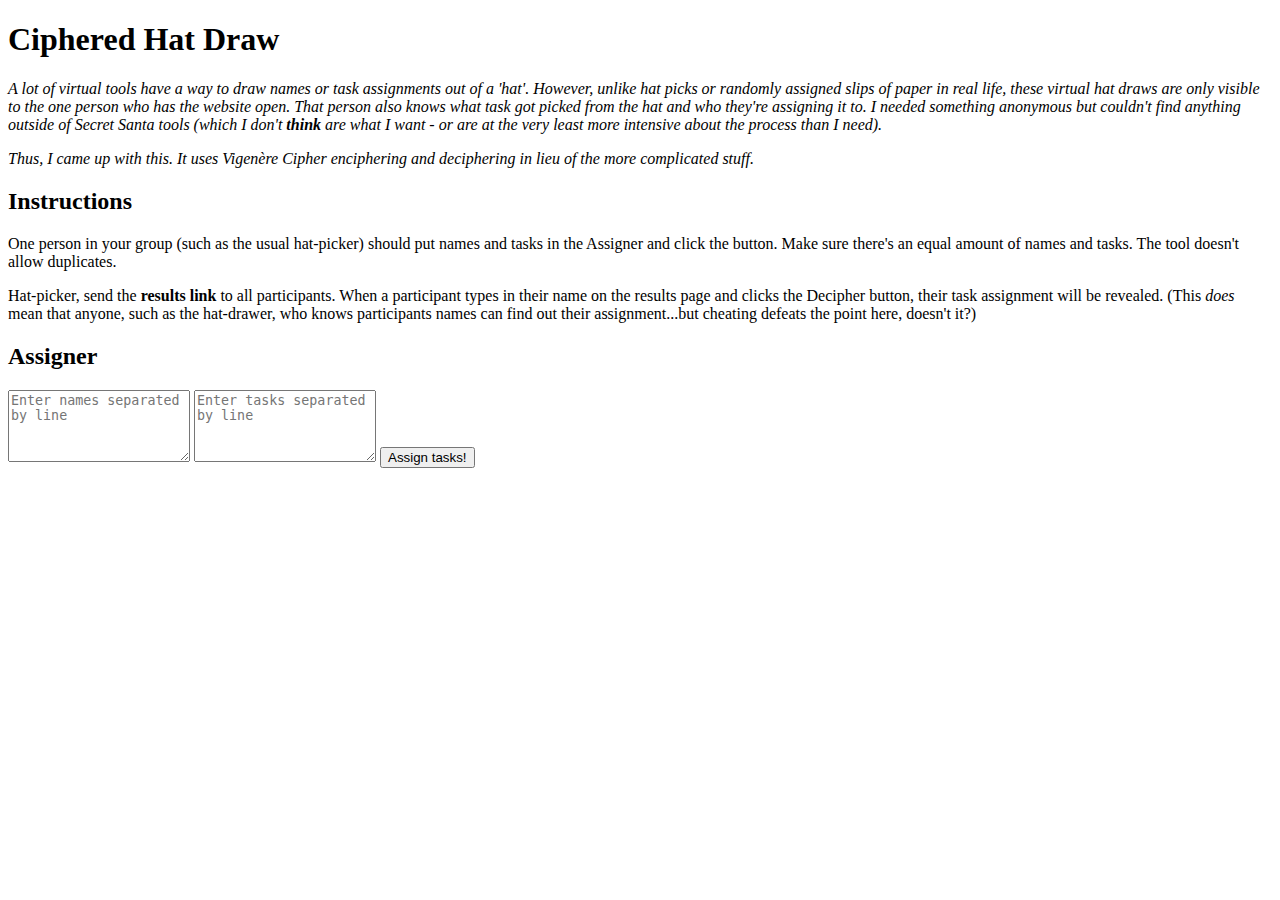
==== index.html @ 5c02b5cb "changed to queries" ====
<!DOCTYPE html>
<html>
<head>
    <meta charset="utf-8" />
    <title>Ciphered Hat Draw</title>
    <link rel="stylesheet" href="style.css">
</head>
<body>
        <h1>Ciphered Hat Draw</h1>

        <p><i>A lot of virtual tools have a way to draw names or task assignments out of a 'hat'. However, unlike hat picks or randomly assigned slips of paper in real life, these virtual hat draws are only visible to the one person who has the website open. That person also knows what task got picked from the hat and who they're assigning it to. I needed something anonymous but couldn't find anything outside of Secret Santa tools (which I don't <b>think</b> are what I want - or are at the very least more intensive about the process than I need).
        </p>

        <p>Thus, I came up with this. It uses Vigenère Cipher enciphering and deciphering in lieu of the more complicated stuff.
        </i></p>

        <h2>Instructions</h2>
        <p>One person in your group (such as the usual hat-picker) should put names and tasks in the Assigner and click the button. Make sure there's an equal amount of names and tasks. The tool doesn't allow duplicates.</p>

        <p>Hat-picker, send the <b>results link</b> to all participants. When a participant types in their name on the results page and clicks the Decipher button, their task assignment will be revealed. (This <i>does</i> mean that anyone, such as the hat-drawer, who knows participants names can find out their assignment...but cheating defeats the point here, doesn't it?)</p>

        <h2>Assigner</h2>
        <textarea class="txtarea" id="names" placeholder="Enter names separated by line"></textarea>
        <textarea class="txtarea" id="tasks" placeholder="Enter tasks separated by line"></textarea>
        <button id="assign">Assign tasks!</button>

        <div id="results"></div>
        
        <script src="name picker.js"></script>
</body>
</html>
---- style.css ----
.txtarea {
    min-height: 5em;
    min-width: 10em;
}
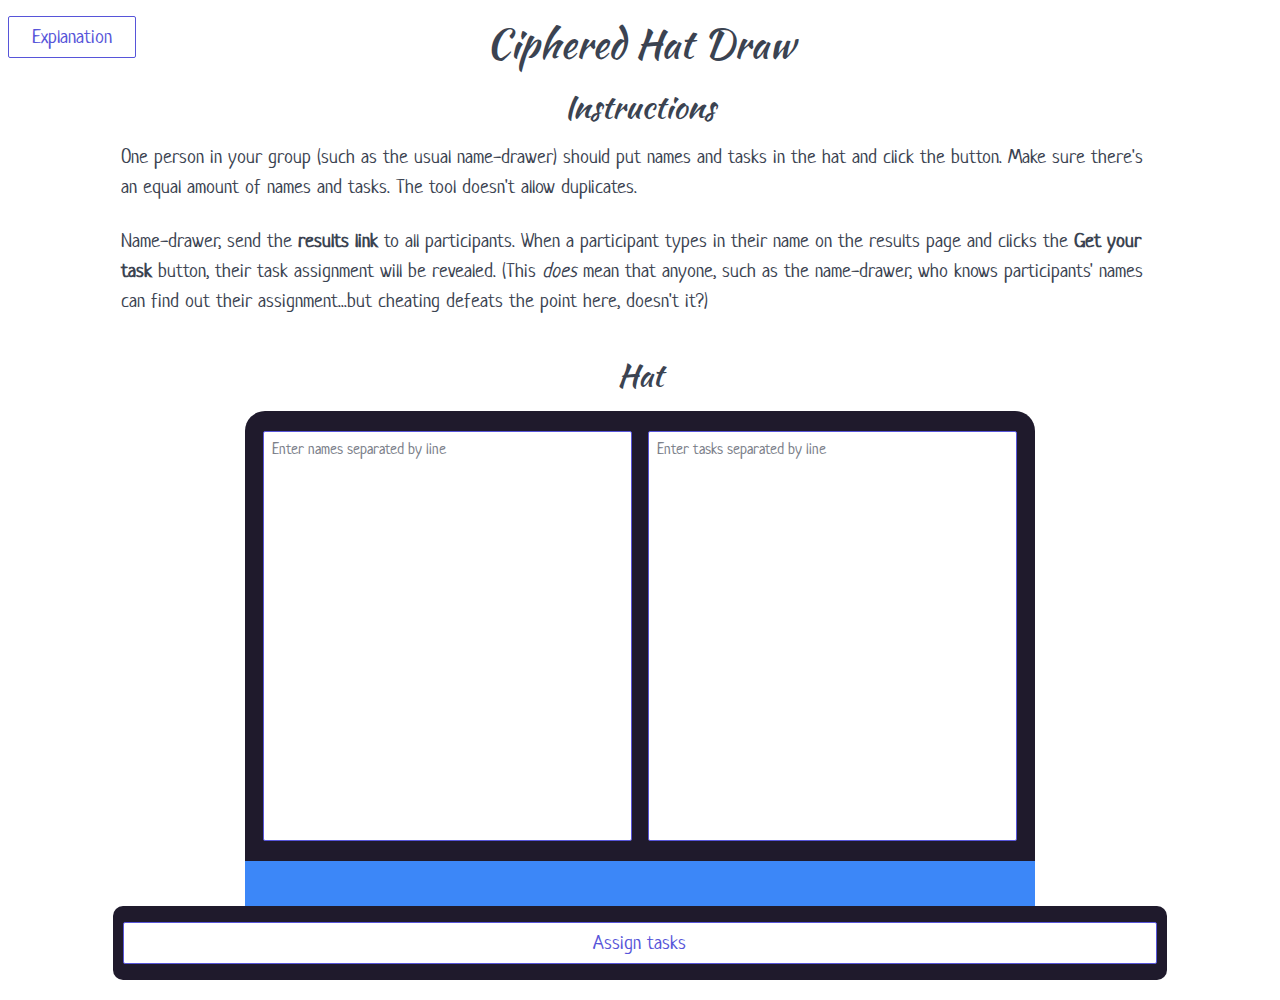
==== commit 495daf2c: "updating css" ====
--- a/index.html
+++ b/index.html
@@ -6,26 +6,52 @@
     <link rel="stylesheet" href="style.css">
 </head>
 <body>
-        <h1>Ciphered Hat Draw</h1>
+<div class="container">
+    <div class="columns col-xs-11 col-10 col-mx-auto">
+        <div class="column col-12">
+            <h1>Ciphered Hat Draw</h1>
+            <h2>Instructions</h2>
+            <p>One person in your group (such as the usual name-drawer) should put names and tasks in the hat and click the button. Make sure there's an equal amount of names and tasks. The tool doesn't allow duplicates.</p>
 
-        <p><i>A lot of virtual tools have a way to draw names or task assignments out of a 'hat'. However, unlike hat picks or randomly assigned slips of paper in real life, these virtual hat draws are only visible to the one person who has the website open. That person also knows what task got picked from the hat and who they're assigning it to. I needed something anonymous but couldn't find anything outside of Secret Santa tools (which I don't <b>think</b> are what I want - or are at the very least more intensive about the process than I need).
-        </p>
+            <p>Name-drawer, send the <b>results link</b> to all participants. When a participant types in their name on the results page and clicks the <b>Get your task</b> button, their task assignment will be revealed. (This <i>does</i> mean that anyone, such as the name-drawer, who knows participants' names can find out their assignment...but cheating defeats the point here, doesn't it?)</p>
+        </div>
 
-        <p>Thus, I came up with this. It uses Vigenère Cipher enciphering and deciphering in lieu of the more complicated stuff.
-        </i></p>
-
-        <h2>Instructions</h2>
-        <p>One person in your group (such as the usual hat-picker) should put names and tasks in the Assigner and click the button. Make sure there's an equal amount of names and tasks. The tool doesn't allow duplicates.</p>
-
-        <p>Hat-picker, send the <b>results link</b> to all participants. When a participant types in their name on the results page and clicks the Decipher button, their task assignment will be revealed. (This <i>does</i> mean that anyone, such as the hat-drawer, who knows participants names can find out their assignment...but cheating defeats the point here, doesn't it?)</p>
-
-        <h2>Assigner</h2>
-        <textarea class="txtarea" id="names" placeholder="Enter names separated by line"></textarea>
-        <textarea class="txtarea" id="tasks" placeholder="Enter tasks separated by line"></textarea>
-        <button id="assign">Assign tasks!</button>
-
-        <div id="results"></div>
-        
-        <script src="name picker.js"></script>
+        <div class="column col-12">
+            <h2>Hat</h2>
+        </div>
+        <div id="hattop" class="columns col-9 col-mx-auto index">
+            <div class="column col-6 col-ml-auto">
+                <textarea class="form-input" id="names" placeholder="Enter names separated by line"></textarea>
+            </div>
+            <div class="column col-6 col-mr-auto">
+                <textarea class="form-input" id="tasks" placeholder="Enter tasks separated by line"></textarea>
+            </div>
+        </div>
+        <div id="tip" class="column col-9 col-mx-auto index"></div>
+        <div id="hatbrim" class="column col-12 index">
+            <button id="assign" class="btn">Assign tasks</button>
+        </div>
+            
+        <div id="results" class="columns col-12 col-mx-auto">
+            <div id="link" class="column col-7 col-md-12 col-ml-auto"></div>
+            <div id="copy" class="column col-5 col=md-12 col-mr-auto"></div>
+            <script src="index.js"></script>
+        </div>
+    </div>
+    <div class="popover popover-right">
+        <button style="width:10vw;" class="btn">Explanation</button>
+        <div class="popover-container">
+            <div class="card">
+                <div class="card-body">
+                    <p>A lot of virtual tools have a way to draw names or task assignments out of a 'hat'. However, unlike hat draws or randomly assigned slips of paper in real life, these virtual hat draws are only visible to the one person who has the website open on their own browser. That person also knows what task got picked from the hat and who they're assigning it to. I want something that adheres closer to real life hats draws - no one, including the name-drawer, knows what others are getting (unless you cheat I guess).</p>
+    
+                    <p>Thus, I came up with this. It uses Vigenère Cipher enciphering and deciphering in lieu of the more complicated stuff.</p>
+                    
+                    <p>Find the repo here: <a href="https://github.com/pieartsy/hatdraw" target="_blank">Github repo</a></p>
+                </div>
+            </div>
+        </div>
+    </div>
+</div>
 </body>
 </html>--- a/style.css
+++ b/style.css
@@ -1,4 +1,3803 @@
-.txtarea {
-    min-height: 5em;
-    min-width: 10em;
+/*! Spectre.css v0.5.9 | MIT License | github.com/picturepan2/spectre */
+/* Manually forked from Normalize.css */
+/* normalize.css v5.0.0 | MIT License | github.com/necolas/normalize.css */
+/** 1. Change the default font family in all browsers (opinionated). 2. Correct the line height in all browsers. 3. Prevent adjustments of font size after orientation changes in IE on Windows Phone and in iOS. */
+/* Document ========================================================================== */
+
+/*Kaushan Script and Neucha*/
+@import url('https://fonts.googleapis.com/css2?family=Kaushan+Script&family=Neucha&display=swap');
+
+html {
+  font-family: 'Neucha', cursive; /* 1 */
+  -webkit-text-size-adjust: 100%; /* 3 */ 
+  -ms-text-size-adjust: 100%; /* 3 */
+}
+
+/* Sections ========================================================================== */
+/** Remove the margin in all browsers (opinionated). */
+body {
+  margin: 0;
+}
+
+/** Add the correct display in IE 9-. */
+article,
+aside,
+footer,
+header,
+nav,
+section {
+  display: block;
+}
+
+/** Correct the font size and margin on `h1` elements within `section` and `article` contexts in Chrome, Firefox, and Safari. */
+h1 {
+  font-size: 2em;
+  margin: .67em 0;
+}
+
+/* Grouping content ========================================================================== */
+/** Add the correct display in IE 9-. 1. Add the correct display in IE. */
+figcaption,
+figure,
+main {
+  /* 1 */ display: block;
+}
+
+/** Add the correct margin in IE 8 (removed). */
+/** 1. Add the correct box sizing in Firefox. 2. Show the overflow in Edge and IE. */
+hr {
+  box-sizing: content-box; /* 1 */
+  height: 0; /* 1 */
+  overflow: visible; /* 2 */
+}
+
+/** 1. Correct the inheritance and scaling of font size in all browsers. (removed) 2. Correct the odd `em` font sizing in all browsers. */
+/* Text-level semantics ========================================================================== */
+/** 1. Remove the gray background on active links in IE 10. 2. Remove gaps in links underline in iOS 8+ and Safari 8+. */
+a {
+  background-color: transparent; /* 1 */
+  -webkit-text-decoration-skip: objects; /* 2 */
+}
+
+/** Remove the outline on focused links when they are also active or hovered in all browsers (opinionated). */
+a:active,
+a:hover {
+  outline-width: 0;
+}
+
+/** Modify default styling of address. */
+address {
+  font-style: normal;
+}
+
+/** 1. Remove the bottom border in Firefox 39-. 2. Add the correct text decoration in Chrome, Edge, IE, Opera, and Safari. (removed) */
+/** Prevent the duplicate application of `bolder` by the next rule in Safari 6. */
+b,
+strong {
+  font-weight: inherit;
+}
+
+/** Add the correct font weight in Chrome, Edge, and Safari. */
+b,
+strong {
+  font-weight: bolder;
+}
+
+/** 1. Correct the inheritance and scaling of font size in all browsers. 2. Correct the odd `em` font sizing in all browsers. */
+code,
+kbd,
+pre,
+samp {
+  font-family: "SF Mono", "Segoe UI Mono", "Roboto Mono", Menlo, Courier, monospace; /* 1 (changed) */
+  font-size: 1em; /* 2 */
+}
+
+/** Add the correct font style in Android 4.3-. */
+dfn {
+  font-style: italic;
+}
+
+/** Add the correct background and color in IE 9-. (Removed) */
+/** Add the correct font size in all browsers. */
+small {
+  font-size: 80%;
+  font-weight: 400; /* (added) */
+}
+
+/** Prevent `sub` and `sup` elements from affecting the line height in all browsers. */
+sub,
+sup {
+  font-size: 75%;
+  line-height: 0;
+  position: relative;
+  vertical-align: baseline;
+}
+
+sub {
+  bottom: -.25em;
+}
+
+sup {
+  top: -.5em;
+}
+
+/* Embedded content ========================================================================== */
+/** Add the correct display in IE 9-. */
+audio,
+video {
+  display: inline-block;
+}
+
+/** Add the correct display in iOS 4-7. */
+audio:not([controls]) {
+  display: none;
+  height: 0;
+}
+
+/** Remove the border on images inside links in IE 10-. */
+img {
+  border-style: none;
+}
+
+/** Hide the overflow in IE. */
+svg:not(:root) {
+  overflow: hidden;
+}
+
+/* Forms ========================================================================== */
+/** 1. Change the font styles in all browsers (opinionated). 2. Remove the margin in Firefox and Safari. */
+button,
+input,
+optgroup,
+select,
+textarea {
+  font-family: inherit; /* 1 (changed) */
+  font-size: inherit; /* 1 (changed) */
+  line-height: inherit; /* 1 (changed) */
+  margin: 0; /* 2 */
+}
+
+/** Show the overflow in IE. 1. Show the overflow in Edge. */
+button,
+input {
+  /* 1 */ overflow: visible;
+}
+
+/** Remove the inheritance of text transform in Edge, Firefox, and IE. 1. Remove the inheritance of text transform in Firefox. */
+button,
+select {
+  /* 1 */ text-transform: none;
+}
+
+/** 1. Prevent a WebKit bug where (2) destroys native `audio` and `video` controls in Android 4. 2. Correct the inability to style clickable types in iOS and Safari. */
+button,
+html [type="button"],
+[type="reset"],
+[type="submit"] {
+  -webkit-appearance: button; /* 2 */
+}
+
+/** Remove the inner border and padding in Firefox. */
+button::-moz-focus-inner,
+[type="button"]::-moz-focus-inner,
+[type="reset"]::-moz-focus-inner,
+[type="submit"]::-moz-focus-inner {
+  border-style: none;
+  padding: 0;
+}
+
+/** Restore the focus styles unset by the previous rule (removed). */
+/** Change the border, margin, and padding in all browsers (opinionated) (changed). */
+fieldset {
+  border: 0;
+  margin: 0;
+  padding: 0;
+}
+
+/** 1. Correct the text wrapping in Edge and IE. 2. Correct the color inheritance from `fieldset` elements in IE. 3. Remove the padding so developers are not caught out when they zero out `fieldset` elements in all browsers. */
+legend {
+  box-sizing: border-box; /* 1 */
+  color: inherit; /* 2 */
+  display: table; /* 1 */
+  max-width: 100%; /* 1 */
+  padding: 0; /* 3 */
+  white-space: normal; /* 1 */
+}
+
+/** 1. Add the correct display in IE 9-. 2. Add the correct vertical alignment in Chrome, Firefox, and Opera. */
+progress {
+  display: inline-block; /* 1 */
+  vertical-align: baseline; /* 2 */
+}
+
+/** Remove the default vertical scrollbar in IE. */
+textarea {
+  overflow: auto;
+  resize: none;
+}
+
+/** 1. Add the correct box sizing in IE 10-. 2. Remove the padding in IE 10-. */
+[type="checkbox"],
+[type="radio"] {
+  box-sizing: border-box; /* 1 */
+  padding: 0; /* 2 */
+}
+
+/** Correct the cursor style of increment and decrement buttons in Chrome. */
+[type="number"]::-webkit-inner-spin-button,
+[type="number"]::-webkit-outer-spin-button {
+  height: auto;
+}
+
+/** 1. Correct the odd appearance in Chrome and Safari. 2. Correct the outline style in Safari. */
+[type="search"] {
+  -webkit-appearance: textfield; /* 1 */
+  outline-offset: -2px; /* 2 */
+}
+
+/** Remove the inner padding and cancel buttons in Chrome and Safari on macOS. */
+[type="search"]::-webkit-search-cancel-button,
+[type="search"]::-webkit-search-decoration {
+  -webkit-appearance: none;
+}
+
+/** 1. Correct the inability to style clickable types in iOS and Safari. 2. Change font properties to `inherit` in Safari. */
+::-webkit-file-upload-button {
+  -webkit-appearance: button; /* 1 */
+  font: inherit; /* 2 */
+}
+
+/* Interactive ========================================================================== */
+/* Add the correct display in IE 9-. 1. Add the correct display in Edge, IE, and Firefox. */
+details,
+menu {
+  display: block;
+}
+
+/* Add the correct display in all browsers. */
+summary {
+  display: list-item;
+  outline: none;
+}
+
+/* Scripting ========================================================================== */
+/** Add the correct display in IE 9-. */
+canvas {
+  display: inline-block;
+}
+
+/** Add the correct display in IE. */
+template {
+  display: none;
+}
+
+/* Hidden ========================================================================== */
+/** Add the correct display in IE 10-. */
+[hidden] {
+  display: none;
+}
+
+*,
+*::before,
+*::after {
+  box-sizing: inherit;
+}
+
+html {
+  box-sizing: border-box;
+  font-size: 20px;
+  line-height: 1.5;
+  -webkit-tap-highlight-color: transparent;
+}
+
+body {
+  background: #fff;
+  color: #3b4351;
+  font-size: 1rem;
+  overflow-x: hidden;
+  text-rendering: optimizeLegibility;
+}
+
+a {
+  color: #5755d9;
+  outline: none;
+  text-decoration: none;
+  word-wrap: break-word;
+}
+
+a:focus {
+  box-shadow: 0 0 0 .1rem rgba(87, 85, 217, .2);
+}
+
+a:focus,
+a:hover,
+a:active,
+a.active {
+  color: #302ecd;
+  text-decoration: underline;
+}
+
+a:visited {
+  color: #807fe2;
+}
+
+h1,
+h2,
+h3,
+h4,
+h5,
+h6 {
+  color: inherit;
+  font-weight: 500;
+  line-height: 1.2;
+  margin: .5em 0;
+  text-align: center;
+  font-family: 'Kaushan Script', cursive;
+
+}
+
+.h1,
+.h2,
+.h3,
+.h4,
+.h5,
+.h6 {
+  font-weight: 500;
+}
+
+h1,
+.h1 {
+  font-size: 2rem;
+}
+
+h2,
+.h2 {
+  font-size: 1.6rem;
+}
+
+h3,
+.h3 {
+  font-size: 1.4rem;
+}
+
+h4,
+.h4 {
+  font-size: 1.2rem;
+}
+
+h5,
+.h5 {
+  font-size: 1rem;
+}
+
+h6,
+.h6 {
+  font-size: .8rem;
+}
+
+p {
+  margin: 0 0 1.2rem;
+}
+
+a,
+ins,
+u {
+  -webkit-text-decoration-skip: ink edges;
+  text-decoration-skip: ink edges;
+}
+
+abbr[title] {
+  border-bottom: .05rem dotted;
+  cursor: help;
+  text-decoration: none;
+}
+
+kbd {
+  background: #303742;
+  border-radius: .1rem;
+  color: #fff;
+  font-size: .7rem; 
+  line-height: 1.25;
+  padding: .1rem .2rem;
+}
+
+mark {
+  background: #ffe9b3;
+  border-bottom: .05rem solid #ffd367;
+  border-radius: .1rem;
+  color: #3b4351;
+  padding: .05rem .1rem 0;
+}
+
+blockquote {
+  border-left: .1rem solid #dadee4;
+  margin-left: 0;
+  padding: .4rem .8rem;
+}
+
+blockquote p:last-child {
+  margin-bottom: 0;
+}
+
+ul,
+ol {
+  margin: .8rem 0 .8rem .8rem;
+  padding: 0;
+}
+
+ul ul,
+ul ol,
+ol ul,
+ol ol {
+  margin: .8rem 0 .8rem .8rem;
+}
+
+ul li,
+ol li {
+  margin-top: .4rem;
+}
+
+ul {
+  list-style: disc inside;
+}
+
+ul ul {
+  list-style-type: circle;
+}
+
+ol {
+  list-style: decimal inside;
+}
+
+ol ol {
+  list-style-type: lower-alpha;
+}
+
+dl dt {
+  font-weight: bold;
+}
+
+dl dd {
+  margin: .4rem 0 .8rem 0;
+}
+
+html:lang(zh),
+html:lang(zh-Hans),
+.lang-zh,
+.lang-zh-hans {
+  font-family: -apple-system, system-ui, BlinkMacSystemFont, "Segoe UI", Roboto, "PingFang SC", "Hiragino Sans GB", "Microsoft YaHei", "Helvetica Neue", sans-serif;
+}
+
+html:lang(zh-Hant),
+.lang-zh-hant {
+  font-family: -apple-system, system-ui, BlinkMacSystemFont, "Segoe UI", Roboto, "PingFang TC", "Hiragino Sans CNS", "Microsoft JhengHei", "Helvetica Neue", sans-serif;
+}
+
+html:lang(ja),
+.lang-ja {
+  font-family: -apple-system, system-ui, BlinkMacSystemFont, "Segoe UI", Roboto, "Hiragino Sans", "Hiragino Kaku Gothic Pro", "Yu Gothic", YuGothic, Meiryo, "Helvetica Neue", sans-serif;
+}
+
+html:lang(ko),
+.lang-ko {
+  font-family: -apple-system, system-ui, BlinkMacSystemFont, "Segoe UI", Roboto, "Malgun Gothic", "Helvetica Neue", sans-serif;
+}
+
+:lang(zh) ins,
+:lang(zh) u,
+:lang(ja) ins,
+:lang(ja) u,
+.lang-cjk ins,
+.lang-cjk u {
+  border-bottom: .05rem solid;
+  text-decoration: none;
+}
+
+:lang(zh) del + del,
+:lang(zh) del + s,
+:lang(zh) ins + ins,
+:lang(zh) ins + u,
+:lang(zh) s + del,
+:lang(zh) s + s,
+:lang(zh) u + ins,
+:lang(zh) u + u,
+:lang(ja) del + del,
+:lang(ja) del + s,
+:lang(ja) ins + ins,
+:lang(ja) ins + u,
+:lang(ja) s + del,
+:lang(ja) s + s,
+:lang(ja) u + ins,
+:lang(ja) u + u,
+.lang-cjk del + del,
+.lang-cjk del + s,
+.lang-cjk ins + ins,
+.lang-cjk ins + u,
+.lang-cjk s + del,
+.lang-cjk s + s,
+.lang-cjk u + ins,
+.lang-cjk u + u {
+  margin-left: .125em;
+}
+
+.table {
+  border-collapse: collapse;
+  border-spacing: 0;
+  text-align: left; 
+  width: 100%;
+}
+
+.table.table-striped tbody tr:nth-of-type(odd) {
+  background: #f7f8f9;
+}
+
+.table tbody tr.active,
+.table.table-striped tbody tr.active {
+  background: #eef0f3;
+}
+
+.table.table-hover tbody tr:hover {
+  background: #eef0f3;
+}
+
+.table.table-scroll {
+  display: block;
+  overflow-x: auto;
+  padding-bottom: .75rem;
+  white-space: nowrap;
+}
+
+.table td,
+.table th {
+  border-bottom: .05rem solid #dadee4;
+  padding: .6rem .4rem;
+}
+
+.table th {
+  border-bottom-width: .1rem;
+}
+
+.btn {
+  -webkit-appearance: none;
+  -moz-appearance: none;
+  appearance: none;
+  background: #fff;
+  border: .05rem solid #5755d9;
+  border-radius: .1rem;
+  color: #5755d9;
+  cursor: pointer;
+  display: inline-block;
+  margin: .8rem 0;
+  outline: none;
+  padding: .25rem .4rem;
+  text-align: center;
+  text-decoration: none;
+  transition: background .2s, border .2s, box-shadow .2s, color .2s;
+  -webkit-user-select: none;
+  -moz-user-select: none;
+  -ms-user-select: none;
+  user-select: none;
+  vertical-align: middle;
+  white-space: break-spaces;
+  width: 100%;
+  word-wrap:anywhere;
+}
+
+.btn:focus {
+  box-shadow: 0 0 0 .1rem rgba(87, 85, 217, .2);
+}
+
+.btn:focus,
+.btn:hover {
+  background: #c9c9ec;
+  border-color: #5755d9;
+  color: #322fb9;
+  text-decoration: none;
+}
+
+.btn:active,
+.btn.active {
+  background: #4b48d6;
+  border-color: #3634d2;
+  color: #fff;
+  text-decoration: none;
+}
+
+.btn:active.loading::after,
+.btn.active.loading::after {
+  border-bottom-color: #fff;
+  border-left-color: #fff;
+}
+
+.btn[disabled],
+.btn:disabled,
+.btn.disabled {
+  cursor: default;
+  opacity: .5;
+  pointer-events: none;
+}
+
+.btn.btn-primary {
+  background: #5755d9;
+  border-color: #4b48d6;
+  color: #fff;
+}
+
+.btn.btn-primary:focus,
+.btn.btn-primary:hover {
+  background: #4240d4;
+  border-color: #3634d2;
+  color: #fff;
+}
+
+.btn.btn-primary:active,
+.btn.btn-primary.active {
+  background: #3a38d2;
+  border-color: #302ecd;
+  color: #fff;
+}
+
+.btn.btn-primary.loading::after {
+  border-bottom-color: #fff;
+  border-left-color: #fff;
+}
+
+.btn.btn-success {
+  background: #32b643;
+  border-color: #2faa3f;
+  color: #fff;
+}
+
+.btn.btn-success:focus {
+  box-shadow: 0 0 0 .1rem rgba(50, 182, 67, .2);
+}
+
+.btn.btn-success:focus,
+.btn.btn-success:hover {
+  background: #30ae40;
+  border-color: #2da23c;
+  color: #fff;
+}
+
+.btn.btn-success:active,
+.btn.btn-success.active {
+  background: #2a9a39;
+  border-color: #278e34;
+  color: #fff;
+}
+
+.btn.btn-success.loading::after {
+  border-bottom-color: #fff;
+  border-left-color: #fff;
+}
+
+.btn.btn-error {
+  background: #e85600;
+  border-color: #d95000;
+  color: #fff;
+}
+
+.btn.btn-error:focus {
+  box-shadow: 0 0 0 .1rem rgba(232, 86, 0, .2);
+}
+
+.btn.btn-error:focus,
+.btn.btn-error:hover {
+  background: #de5200;
+  border-color: #cf4d00;
+  color: #fff;
+}
+
+.btn.btn-error:active,
+.btn.btn-error.active {
+  background: #c44900;
+  border-color: #b54300;
+  color: #fff;
+}
+
+.btn.btn-error.loading::after {
+  border-bottom-color: #fff;
+  border-left-color: #fff;
+}
+
+.btn.btn-link {
+  background: transparent;
+  border-color: transparent;
+  color: #5755d9;
+}
+
+.btn.btn-link:focus,
+.btn.btn-link:hover,
+.btn.btn-link:active,
+.btn.btn-link.active {
+  color: #302ecd;
+}
+
+.btn.btn-sm {
+  font-size: .7rem;
+  height: 1.4rem;
+  padding: .05rem .3rem;
+}
+
+.btn.btn-lg {
+  font-size: .9rem;
+  height: 2rem;
+  padding: .35rem .6rem;
+}
+
+.btn.btn-block {
+  display: block;
+  width: 100%;
+}
+
+.btn.btn-action {
+  padding-left: 0;
+  padding-right: 0; 
+  width: 1.8rem;
+}
+
+.btn.btn-action.btn-sm {
+  width: 1.4rem;
+}
+
+.btn.btn-action.btn-lg {
+  width: 2rem;
+}
+
+.btn.btn-clear {
+  background: transparent;
+  border: 0;
+  color: currentColor;
+  height: 1rem;
+  line-height: .8rem;
+  margin-left: .2rem;
+  margin-right: -2px;
+  opacity: 1;
+  padding: .1rem;
+  text-decoration: none;
+  width: 1rem;
+}
+
+.btn.btn-clear:focus,
+.btn.btn-clear:hover {
+  background: rgba(247, 248, 249, .5);
+  opacity: .95;
+}
+
+.btn.btn-clear::before {
+  content: "\2715";
+}
+
+.btn-group {
+  display: -ms-inline-flexbox;
+  display: inline-flex;
+  -ms-flex-wrap: wrap;
+  flex-wrap: wrap;
+}
+
+.btn-group .btn {
+  -ms-flex: 1 0 auto;
+  flex: 1 0 auto;
+}
+
+.btn-group .btn:first-child:not(:last-child) {
+  border-bottom-right-radius: 0;
+  border-top-right-radius: 0;
+}
+
+.btn-group .btn:not(:first-child):not(:last-child) {
+  border-radius: 0;
+  margin-left: -.05rem;
+}
+
+.btn-group .btn:last-child:not(:first-child) {
+  border-bottom-left-radius: 0;
+  border-top-left-radius: 0;
+  margin-left: -.05rem;
+}
+
+.btn-group .btn:focus,
+.btn-group .btn:hover,
+.btn-group .btn:active,
+.btn-group .btn.active {
+  z-index: 1;
+}
+
+.btn-group.btn-group-block {
+  display: -ms-flexbox;
+  display: flex;
+}
+
+.btn-group.btn-group-block .btn {
+  -ms-flex: 1 0 0;
+  flex: 1 0 0;
+}
+
+.form-group:not(:last-child) {
+  margin-bottom: .4rem;
+}
+
+fieldset {
+  margin-bottom: .8rem;
+}
+
+legend {
+  font-size: .9rem;
+  font-weight: 500;
+  margin-bottom: .8rem;
+}
+
+.form-label {
+  display: block;
+  line-height: 1.2rem;
+  padding: .3rem 0;
+}
+
+.form-label.label-sm {
+  font-size: .7rem;
+  padding: .1rem 0;
+}
+
+.form-label.label-lg {
+  font-size: .9rem;
+  padding: .4rem 0;
+}
+
+.form-input {
+  -webkit-appearance: none;
+  -moz-appearance: none;
+  appearance: none;
+  background: #fff;
+  background-image: none;
+  border: .05rem solid #5755d9;
+  border-radius: .1rem;
+  color: #3b4351;
+  display: block;
+  font-size: .8rem;
+  height: 1.8rem;
+  line-height: 1.2rem;
+  max-width: 100%;
+  outline: none;
+  padding: .25rem .4rem;
+  position: relative;
+  transition: background .2s, border .2s, box-shadow .2s, color .2s;
+  width: 100%;
+}
+
+.form-input:focus {
+  border-color: #5755d9; 
+  box-shadow: 0 0 0 .1rem rgba(87, 85, 217, .2);
+}
+
+.form-input:-ms-input-placeholder {
+  color: #7b808a;
+}
+
+.form-input::-ms-input-placeholder {
+  color: #7b808a;
+}
+
+.form-input::placeholder {
+  color: #7b808a;
+}
+
+.form-input.input-sm {
+  font-size: .7rem;
+  height: 1.4rem;
+  padding: .05rem .3rem;
+}
+
+.form-input.input-lg {
+  font-size: .9rem;
+  height: 2rem;
+  padding: .35rem .6rem;
+}
+
+.form-input.input-inline {
+  display: inline-block;
+  vertical-align: middle;
+  width: auto;
+}
+
+.form-input[type="file"] {
+  height: auto;
+}
+
+textarea.form-input,
+textarea.form-input.input-lg,
+textarea.form-input.input-sm {
+  height: 100%;
+  width: 100%;
+}
+
+.form-input-hint {
+  color: #bcc3ce;
+  font-size: .7rem;
+  margin-top: .2rem;
+}
+
+.has-success .form-input-hint,
+.is-success + .form-input-hint {
+  color: #32b643;
+}
+
+.has-error .form-input-hint,
+.is-error + .form-input-hint {
+  color: #e85600;
+}
+
+.form-select {
+  -webkit-appearance: none;
+  -moz-appearance: none;
+  appearance: none;
+  background: #fff; 
+  border: .05rem solid #bcc3ce;
+  border-radius: .1rem;
+  color: inherit;
+  font-size: .8rem;
+  height: 1.8rem;
+  line-height: 1.2rem;
+  outline: none;
+  padding: .25rem .4rem;
+  vertical-align: middle;
+  width: 100%;
+}
+
+.form-select:focus {
+  border-color: #5755d9; 
+  box-shadow: 0 0 0 .1rem rgba(87, 85, 217, .2);
+}
+
+.form-select::-ms-expand {
+  display: none;
+}
+
+.form-select.select-sm {
+  font-size: .7rem;
+  height: 1.4rem;
+  padding: .05rem 1.1rem .05rem .3rem;
+}
+
+.form-select.select-lg {
+  font-size: .9rem;
+  height: 2rem;
+  padding: .35rem 1.4rem .35rem .6rem;
+}
+
+.form-select[size],
+.form-select[multiple] {
+  height: auto;
+  padding: .25rem .4rem;
+}
+
+.form-select[size] option,
+.form-select[multiple] option {
+  padding: .1rem .2rem;
+}
+
+.form-select:not([multiple]):not([size]) {
+  background: #fff url("data:image/svg+xml;charset=utf8,%3Csvg%20xmlns='http://www.w3.org/2000/svg'%20viewBox='0%200%204%205'%3E%3Cpath%20fill='%23667189'%20d='M2%200L0%202h4zm0%205L0%203h4z'/%3E%3C/svg%3E") no-repeat right .35rem center/.4rem .5rem;
+  padding-right: 1.2rem;
+}
+
+.has-icon-left,
+.has-icon-right {
+  position: relative;
+}
+
+.has-icon-left .form-icon,
+.has-icon-right .form-icon {
+  height: .8rem;
+  margin: 0 .25rem;
+  position: absolute;
+  top: 50%;
+  transform: translateY(-50%);
+  width: .8rem;
+  z-index: 2;
+}
+
+.has-icon-left .form-icon {
+  left: .05rem;
+}
+
+.has-icon-left .form-input {
+  padding-left: 1.3rem;
+}
+
+.has-icon-right .form-icon {
+  right: .05rem;
+}
+
+.has-icon-right .form-input {
+  padding-right: 1.3rem;
+}
+
+.form-checkbox,
+.form-radio,
+.form-switch {
+  display: block;
+  line-height: 1.2rem;
+  margin: .2rem 0;
+  min-height: 1.4rem;
+  padding: .1rem .4rem .1rem 1.2rem;
+  position: relative;
+}
+
+.form-checkbox input,
+.form-radio input,
+.form-switch input {
+  clip: rect(0, 0, 0, 0);
+  height: 1px;
+  margin: -1px;
+  overflow: hidden;
+  position: absolute;
+  width: 1px;
+}
+
+.form-checkbox input:focus + .form-icon,
+.form-radio input:focus + .form-icon,
+.form-switch input:focus + .form-icon {
+  border-color: #5755d9; 
+  box-shadow: 0 0 0 .1rem rgba(87, 85, 217, .2);
+}
+
+.form-checkbox input:checked + .form-icon,
+.form-radio input:checked + .form-icon,
+.form-switch input:checked + .form-icon {
+  background: #5755d9;
+  border-color: #5755d9;
+}
+
+.form-checkbox .form-icon,
+.form-radio .form-icon,
+.form-switch .form-icon {
+  border: .05rem solid #bcc3ce;
+  cursor: pointer;
+  display: inline-block;
+  position: absolute;
+  transition: background .2s, border .2s, box-shadow .2s, color .2s;
+}
+
+.form-checkbox.input-sm,
+.form-radio.input-sm,
+.form-switch.input-sm {
+  font-size: .7rem;
+  margin: 0;
+}
+
+.form-checkbox.input-lg,
+.form-radio.input-lg,
+.form-switch.input-lg {
+  font-size: .9rem;
+  margin: .3rem 0;
+}
+
+.form-checkbox .form-icon,
+.form-radio .form-icon {
+  background: #fff;
+  height: .8rem;
+  left: 0;
+  top: .3rem;
+  width: .8rem;
+}
+
+.form-checkbox input:active + .form-icon,
+.form-radio input:active + .form-icon {
+  background: #eef0f3;
+}
+
+.form-checkbox .form-icon {
+  border-radius: .1rem;
+}
+
+.form-checkbox input:checked + .form-icon::before {
+  background-clip: padding-box;
+  border: .1rem solid #fff;
+  border-left-width: 0;
+  border-top-width: 0;
+  content: "";
+  height: 9px;
+  left: 50%;
+  margin-left: -3px;
+  margin-top: -6px;
+  position: absolute;
+  top: 50%;
+  transform: rotate(45deg);
+  width: 6px;
+}
+
+.form-checkbox input:indeterminate + .form-icon {
+  background: #5755d9;
+  border-color: #5755d9;
+}
+
+.form-checkbox input:indeterminate + .form-icon::before {
+  background: #fff;
+  content: "";
+  height: 2px;
+  left: 50%;
+  margin-left: -5px;
+  margin-top: -1px;
+  position: absolute;
+  top: 50%;
+  width: 10px;
+}
+
+.form-radio .form-icon {
+  border-radius: 50%;
+}
+
+.form-radio input:checked + .form-icon::before {
+  background: #fff;
+  border-radius: 50%;
+  content: "";
+  height: 6px;
+  left: 50%;
+  position: absolute;
+  top: 50%;
+  transform: translate(-50%, -50%);
+  width: 6px;
+}
+
+.form-switch {
+  padding-left: 2rem;
+}
+
+.form-switch .form-icon {
+  background: #bcc3ce;
+  background-clip: padding-box;
+  border-radius: .45rem;
+  height: .9rem;
+  left: 0;
+  top: .25rem;
+  width: 1.6rem;
+}
+
+.form-switch .form-icon::before {
+  background: #fff;
+  border-radius: 50%;
+  content: "";
+  display: block;
+  height: .8rem;
+  left: 0;
+  position: absolute;
+  top: 0;
+  transition: background .2s, border .2s, box-shadow .2s, color .2s, left .2s;
+  width: .8rem;
+}
+
+.form-switch input:checked + .form-icon::before {
+  left: 14px;
+}
+
+.form-switch input:active + .form-icon::before {
+  background: #f7f8f9;
+}
+
+.input-group {
+  display: -ms-flexbox;
+  display: flex;
+}
+
+.input-group .input-group-addon {
+  background: #f7f8f9;
+  border: .05rem solid #bcc3ce;
+  border-radius: .1rem;
+  line-height: 1.2rem;
+  padding: .25rem .4rem;
+  white-space: nowrap;
+}
+
+.input-group .input-group-addon.addon-sm {
+  font-size: .7rem;
+  padding: .05rem .3rem;
+}
+
+.input-group .input-group-addon.addon-lg {
+  font-size: .9rem;
+  padding: .35rem .6rem;
+}
+
+.input-group .form-input,
+.input-group .form-select {
+  -ms-flex: 1 1 auto;
+  flex: 1 1 auto;
+  width: 1%;
+}
+
+.input-group .input-group-btn {
+  z-index: 1;
+}
+
+.input-group .form-input:first-child:not(:last-child),
+.input-group .form-select:first-child:not(:last-child),
+.input-group .input-group-addon:first-child:not(:last-child),
+.input-group .input-group-btn:first-child:not(:last-child) {
+  border-bottom-right-radius: 0;
+  border-top-right-radius: 0;
+}
+
+.input-group .form-input:not(:first-child):not(:last-child),
+.input-group .form-select:not(:first-child):not(:last-child),
+.input-group .input-group-addon:not(:first-child):not(:last-child),
+.input-group .input-group-btn:not(:first-child):not(:last-child) {
+  border-radius: 0;
+  margin-left: -.05rem;
+}
+
+.input-group .form-input:last-child:not(:first-child),
+.input-group .form-select:last-child:not(:first-child),
+.input-group .input-group-addon:last-child:not(:first-child),
+.input-group .input-group-btn:last-child:not(:first-child) {
+  border-bottom-left-radius: 0;
+  border-top-left-radius: 0;
+  margin-left: -.05rem;
+}
+
+.input-group .form-input:focus,
+.input-group .form-select:focus,
+.input-group .input-group-addon:focus,
+.input-group .input-group-btn:focus {
+  z-index: 2;
+}
+
+.input-group .form-select {
+  width: auto;
+}
+
+.input-group.input-inline {
+  display: -ms-inline-flexbox;
+  display: inline-flex;
+}
+
+.has-success .form-input,
+.form-input.is-success,
+.has-success .form-select,
+.form-select.is-success {
+  background: #f9fdfa;
+  border-color: #32b643;
+}
+
+.has-success .form-input:focus,
+.form-input.is-success:focus,
+.has-success .form-select:focus,
+.form-select.is-success:focus {
+  box-shadow: 0 0 0 .1rem rgba(50, 182, 67, .2);
+}
+
+.has-error .form-input,
+.form-input.is-error,
+.has-error .form-select,
+.form-select.is-error {
+  background: #fffaf7;
+  border-color: #e85600;
+}
+
+.has-error .form-input:focus,
+.form-input.is-error:focus,
+.has-error .form-select:focus,
+.form-select.is-error:focus {
+  box-shadow: 0 0 0 .1rem rgba(232, 86, 0, .2);
+}
+
+.has-error .form-checkbox .form-icon,
+.form-checkbox.is-error .form-icon,
+.has-error .form-radio .form-icon,
+.form-radio.is-error .form-icon,
+.has-error .form-switch .form-icon,
+.form-switch.is-error .form-icon {
+  border-color: #e85600;
+}
+
+.has-error .form-checkbox input:checked + .form-icon,
+.form-checkbox.is-error input:checked + .form-icon,
+.has-error .form-radio input:checked + .form-icon,
+.form-radio.is-error input:checked + .form-icon,
+.has-error .form-switch input:checked + .form-icon,
+.form-switch.is-error input:checked + .form-icon {
+  background: #e85600;
+  border-color: #e85600;
+}
+
+.has-error .form-checkbox input:focus + .form-icon,
+.form-checkbox.is-error input:focus + .form-icon,
+.has-error .form-radio input:focus + .form-icon,
+.form-radio.is-error input:focus + .form-icon,
+.has-error .form-switch input:focus + .form-icon,
+.form-switch.is-error input:focus + .form-icon {
+  border-color: #e85600; 
+  box-shadow: 0 0 0 .1rem rgba(232, 86, 0, .2);
+}
+
+.has-error .form-checkbox input:indeterminate + .form-icon,
+.form-checkbox.is-error input:indeterminate + .form-icon {
+  background: #e85600;
+  border-color: #e85600;
+}
+
+.form-input:not(:-ms-input-placeholder):invalid {
+  border-color: #e85600;
+}
+
+.form-input:not(:placeholder-shown):invalid {
+  border-color: #e85600;
+}
+
+.form-input:not(:-ms-input-placeholder):invalid:focus {
+  background: #fffaf7; 
+  box-shadow: 0 0 0 .1rem rgba(232, 86, 0, .2);
+}
+
+.form-input:not(:placeholder-shown):invalid:focus {
+  background: #fffaf7; 
+  box-shadow: 0 0 0 .1rem rgba(232, 86, 0, .2);
+}
+
+.form-input:not(:-ms-input-placeholder):invalid + .form-input-hint {
+  color: #e85600;
+}
+
+.form-input:not(:placeholder-shown):invalid + .form-input-hint {
+  color: #e85600;
+}
+
+.form-input:disabled,
+.form-input.disabled,
+.form-select:disabled,
+.form-select.disabled {
+  background-color: #eef0f3;
+  cursor: not-allowed;
+  opacity: .5;
+}
+
+.form-input[readonly] {
+  background-color: #f7f8f9;
+}
+
+input:disabled + .form-icon,
+input.disabled + .form-icon {
+  background: #eef0f3;
+  cursor: not-allowed;
+  opacity: .5;
+}
+
+.form-switch input:disabled + .form-icon::before,
+.form-switch input.disabled + .form-icon::before {
+  background: #fff;
+}
+
+.form-horizontal {
+  padding: .4rem 0;
+}
+
+.form-horizontal .form-group {
+  display: -ms-flexbox;
+  display: flex;
+  -ms-flex-wrap: wrap;
+  flex-wrap: wrap;
+}
+
+.form-inline {
+  display: inline-block;
+}
+
+.label {
+  background: #eef0f3;
+  border-radius: .1rem;
+  color: #455060;
+  display: inline-block; 
+  line-height: 1.25;
+  padding: .1rem .2rem;
+}
+
+.label.label-rounded {
+  border-radius: 5rem;
+  padding-left: .4rem;
+  padding-right: .4rem;
+}
+
+.label.label-primary {
+  background: #5755d9;
+  color: #fff;
+}
+
+.label.label-secondary {
+  background: #f1f1fc;
+  color: #5755d9;
+}
+
+.label.label-success {
+  background: #32b643;
+  color: #fff;
+}
+
+.label.label-warning {
+  background: #ffb700;
+  color: #fff;
+}
+
+.label.label-error {
+  background: #e85600;
+  color: #fff;
+}
+
+code {
+  background: #fcf2f2;
+  border-radius: .1rem;
+  color: #d73e48;
+  font-size: 85%; 
+  line-height: 1.25;
+  padding: .1rem .2rem;
+}
+
+.code {
+  border-radius: .1rem;
+  color: #3b4351;
+  position: relative;
+}
+
+.code::before {
+  color: #bcc3ce;
+  content: attr(data-lang);
+  font-size: .7rem;
+  position: absolute;
+  right: .4rem;
+  top: .1rem;
+}
+
+.code code {
+  background: #f7f8f9;
+  color: inherit;
+  display: block;
+  line-height: 1.5;
+  overflow-x: auto;
+  padding: 1rem;
+  width: 100%;
+}
+
+.img-responsive {
+  display: block;
+  height: auto;
+  max-width: 100%;
+}
+
+.img-fit-cover {
+  object-fit: cover;
+}
+
+.img-fit-contain {
+  object-fit: contain;
+}
+
+.video-responsive {
+  display: block;
+  overflow: hidden;
+  padding: 0;
+  position: relative;
+  width: 100%;
+}
+
+.video-responsive::before {
+  content: "";
+  display: block;
+  padding-bottom: 56.25%;
+}
+
+.video-responsive iframe,
+.video-responsive object,
+.video-responsive embed {
+  border: 0;
+  bottom: 0;
+  height: 100%;
+  left: 0;
+  position: absolute;
+  right: 0;
+  top: 0;
+  width: 100%;
+}
+
+video.video-responsive {
+  height: auto;
+  max-width: 100%;
+}
+
+video.video-responsive::before {
+  content: none;
+}
+
+.video-responsive-4-3::before {
+  padding-bottom: 75%;
+}
+
+.video-responsive-1-1::before {
+  padding-bottom: 100%;
+}
+
+.figure {
+  margin: 0 0 .4rem 0;
+}
+
+.figure .figure-caption {
+  color: #66758c;
+  margin-top: .4rem;
+}
+
+.container {
+  margin-left: auto;
+  margin-right: auto;
+  padding-left: .4rem;
+  padding-right: .4rem;
+  width: 100%;
+}
+
+.container.grid-xl {
+  max-width: 1296px;
+}
+
+.container.grid-lg {
+  max-width: 976px;
+}
+
+.container.grid-md {
+  max-width: 856px;
+}
+
+.container.grid-sm {
+  max-width: 616px;
+}
+
+.container.grid-xs {
+  max-width: 496px;
+}
+
+.show-xs,
+.show-sm,
+.show-md,
+.show-lg,
+.show-xl {
+  display: none !important;
+}
+
+.cols,
+.columns {
+  display: -ms-flexbox;
+  display: flex;
+  -ms-flex-wrap: wrap;
+  flex-wrap: wrap;
+  margin-left: -.4rem;
+  margin-right: -.4rem;
+}
+
+.cols.col-gapless,
+.columns.col-gapless {
+  margin-left: 0;
+  margin-right: 0;
+}
+
+.cols.col-gapless > .column,
+.columns.col-gapless > .column {
+  padding-left: 0;
+  padding-right: 0;
+}
+
+.cols.col-oneline,
+.columns.col-oneline {
+  -ms-flex-wrap: nowrap;
+  flex-wrap: nowrap;
+  overflow-x: auto;
+}
+
+[class~="col-"],
+.column {
+  -ms-flex: 1;
+  flex: 1;
+  max-width: 100%;
+  padding-left: .4rem;
+  padding-right: .4rem;
+}
+
+[class~="col-"].col-12,
+[class~="col-"].col-11,
+[class~="col-"].col-10,
+[class~="col-"].col-9,
+[class~="col-"].col-8,
+[class~="col-"].col-7,
+[class~="col-"].col-6,
+[class~="col-"].col-5,
+[class~="col-"].col-4,
+[class~="col-"].col-3,
+[class~="col-"].col-2,
+[class~="col-"].col-1,
+[class~="col-"].col-auto,
+.column.col-12,
+.column.col-11,
+.column.col-10,
+.column.col-9,
+.column.col-8,
+.column.col-7,
+.column.col-6,
+.column.col-5,
+.column.col-4,
+.column.col-3,
+.column.col-2,
+.column.col-1,
+.column.col-auto {
+  -ms-flex: none;
+  flex: none;
+}
+
+.col-12 {
+  width: 100%;
+}
+
+.col-11 {
+  width: 91.66666667%;
+}
+
+.col-10 {
+  width: 83.33333333%;
+}
+
+.col-9 {
+  width: 75%;
+}
+
+.col-8 {
+  width: 66.66666667%;
+}
+
+.col-7 {
+  width: 58.33333333%;
+}
+
+.col-6 {
+  width: 50%;
+}
+
+.col-5 {
+  width: 41.66666667%;
+}
+
+.col-4 {
+  width: 33.33333333%;
+}
+
+.col-3 {
+  width: 25%;
+}
+
+.col-2 {
+  width: 16.66666667%;
+}
+
+.col-1 {
+  width: 8.33333333%;
+}
+
+.col-auto {
+  -ms-flex: 0 0 auto;
+  flex: 0 0 auto;
+  max-width: none;
+  width: auto;
+}
+
+.col-mx-auto {
+  margin-left: auto;
+  margin-right: auto;
+}
+
+.col-ml-auto {
+  margin-left: auto;
+}
+
+.col-mr-auto {
+  margin-right: auto;
+}
+
+@media (max-width: 1280px) {
+  .col-xl-12,
+  .col-xl-11,
+  .col-xl-10,
+  .col-xl-9,
+  .col-xl-8,
+  .col-xl-7,
+  .col-xl-6,
+  .col-xl-5,
+  .col-xl-4,
+  .col-xl-3,
+  .col-xl-2,
+  .col-xl-1,
+  .col-xl-auto {
+    -ms-flex: none;
+    flex: none;
+  }
+  .col-xl-12 {
+    width: 100%;
+  }
+  .col-xl-11 {
+    width: 91.66666667%;
+  }
+  .col-xl-10 {
+    width: 83.33333333%;
+  }
+  .col-xl-9 {
+    width: 75%;
+  }
+  .col-xl-8 {
+    width: 66.66666667%;
+  }
+  .col-xl-7 {
+    width: 58.33333333%;
+  }
+  .col-xl-6 {
+    width: 50%;
+  }
+  .col-xl-5 {
+    width: 41.66666667%;
+  }
+  .col-xl-4 {
+    width: 33.33333333%;
+  }
+  .col-xl-3 {
+    width: 25%;
+  }
+  .col-xl-2 {
+    width: 16.66666667%;
+  }
+  .col-xl-1 {
+    width: 8.33333333%;
+  }
+  .col-xl-auto {
+    width: auto;
+  }
+  .hide-xl {
+    display: none !important;
+  }
+  .show-xl {
+    display: block !important;
+  }
+}
+
+@media (max-width: 960px) {
+  .col-lg-12,
+  .col-lg-11,
+  .col-lg-10,
+  .col-lg-9,
+  .col-lg-8,
+  .col-lg-7,
+  .col-lg-6,
+  .col-lg-5,
+  .col-lg-4,
+  .col-lg-3,
+  .col-lg-2,
+  .col-lg-1,
+  .col-lg-auto {
+    -ms-flex: none;
+    flex: none;
+  }
+  .col-lg-12 {
+    width: 100%;
+  }
+  .col-lg-11 {
+    width: 91.66666667%;
+  }
+  .col-lg-10 {
+    width: 83.33333333%;
+  }
+  .col-lg-9 {
+    width: 75%;
+  }
+  .col-lg-8 {
+    width: 66.66666667%;
+  }
+  .col-lg-7 {
+    width: 58.33333333%;
+  }
+  .col-lg-6 {
+    width: 50%;
+  }
+  .col-lg-5 {
+    width: 41.66666667%;
+  }
+  .col-lg-4 {
+    width: 33.33333333%;
+  }
+  .col-lg-3 {
+    width: 25%;
+  }
+  .col-lg-2 {
+    width: 16.66666667%;
+  }
+  .col-lg-1 {
+    width: 8.33333333%;
+  }
+  .col-lg-auto {
+    width: auto;
+  }
+  .hide-lg {
+    display: none !important;
+  }
+  .show-lg {
+    display: block !important;
+  }
+}
+
+@media (max-width: 840px) {
+  .col-md-12,
+  .col-md-11,
+  .col-md-10,
+  .col-md-9,
+  .col-md-8,
+  .col-md-7,
+  .col-md-6,
+  .col-md-5,
+  .col-md-4,
+  .col-md-3,
+  .col-md-2,
+  .col-md-1,
+  .col-md-auto {
+    -ms-flex: none;
+    flex: none;
+  }
+  .col-md-12 {
+    width: 100%;
+  }
+  .col-md-11 {
+    width: 91.66666667%;
+  }
+  .col-md-10 {
+    width: 83.33333333%;
+  }
+  .col-md-9 {
+    width: 75%;
+  }
+  .col-md-8 {
+    width: 66.66666667%;
+  }
+  .col-md-7 {
+    width: 58.33333333%;
+  }
+  .col-md-6 {
+    width: 50%;
+  }
+  .col-md-5 {
+    width: 41.66666667%;
+  }
+  .col-md-4 {
+    width: 33.33333333%;
+  }
+  .col-md-3 {
+    width: 25%;
+  }
+  .col-md-2 {
+    width: 16.66666667%;
+  }
+  .col-md-1 {
+    width: 8.33333333%;
+  }
+  .col-md-auto {
+    width: auto;
+  }
+  .hide-md {
+    display: none !important;
+  }
+  .show-md {
+    display: block !important;
+  }
+}
+
+@media (max-width: 600px) {
+  .col-sm-12,
+  .col-sm-11,
+  .col-sm-10,
+  .col-sm-9,
+  .col-sm-8,
+  .col-sm-7,
+  .col-sm-6,
+  .col-sm-5,
+  .col-sm-4,
+  .col-sm-3,
+  .col-sm-2,
+  .col-sm-1,
+  .col-sm-auto {
+    -ms-flex: none;
+    flex: none;
+  }
+  .col-sm-12 {
+    width: 100%;
+  }
+  .col-sm-11 {
+    width: 91.66666667%;
+  }
+  .col-sm-10 {
+    width: 83.33333333%;
+  }
+  .col-sm-9 {
+    width: 75%;
+  }
+  .col-sm-8 {
+    width: 66.66666667%;
+  }
+  .col-sm-7 {
+    width: 58.33333333%;
+  }
+  .col-sm-6 {
+    width: 50%;
+  }
+  .col-sm-5 {
+    width: 41.66666667%;
+  }
+  .col-sm-4 {
+    width: 33.33333333%;
+  }
+  .col-sm-3 {
+    width: 25%;
+  }
+  .col-sm-2 {
+    width: 16.66666667%;
+  }
+  .col-sm-1 {
+    width: 8.33333333%;
+  }
+  .col-sm-auto {
+    width: auto;
+  }
+  .hide-sm {
+    display: none !important;
+  }
+  .show-sm {
+    display: block !important;
+  }
+}
+
+@media (max-width: 480px) {
+  .col-xs-12,
+  .col-xs-11,
+  .col-xs-10,
+  .col-xs-9,
+  .col-xs-8,
+  .col-xs-7,
+  .col-xs-6,
+  .col-xs-5,
+  .col-xs-4,
+  .col-xs-3,
+  .col-xs-2,
+  .col-xs-1,
+  .col-xs-auto {
+    -ms-flex: none;
+    flex: none;
+  }
+  .col-xs-12 {
+    width: 100%;
+  }
+  .col-xs-11 {
+    width: 91.66666667%;
+  }
+  .col-xs-10 {
+    width: 83.33333333%;
+  }
+  .col-xs-9 {
+    width: 75%;
+  }
+  .col-xs-8 {
+    width: 66.66666667%;
+  }
+  .col-xs-7 {
+    width: 58.33333333%;
+  }
+  .col-xs-6 {
+    width: 50%;
+  }
+  .col-xs-5 {
+    width: 41.66666667%;
+  }
+  .col-xs-4 {
+    width: 33.33333333%;
+  }
+  .col-xs-3 {
+    width: 25%;
+  }
+  .col-xs-2 {
+    width: 16.66666667%;
+  }
+  .col-xs-1 {
+    width: 8.33333333%;
+  }
+  .col-xs-auto {
+    width: auto;
+  }
+  .hide-xs {
+    display: none !important;
+  }
+  .show-xs {
+    display: block !important;
+  }
+}
+
+.hero {
+  display: -ms-flexbox;
+  display: flex;
+  -ms-flex-direction: column;
+  flex-direction: column;
+  -ms-flex-pack: justify;
+  justify-content: space-between;
+  padding-bottom: 4rem;
+  padding-top: 4rem;
+}
+
+.hero.hero-sm {
+  padding-bottom: 2rem;
+  padding-top: 2rem;
+}
+
+.hero.hero-lg {
+  padding-bottom: 8rem;
+  padding-top: 8rem;
+}
+
+.hero .hero-body {
+  padding: .4rem;
+}
+
+.navbar {
+  align-items: stretch;
+  display: -ms-flexbox;
+  display: flex;
+  -ms-flex-align: stretch;
+  -ms-flex-pack: justify;
+  -ms-flex-wrap: wrap;
+  flex-wrap: wrap;
+  justify-content: space-between;
+}
+
+.navbar .navbar-section {
+  align-items: center;
+  display: -ms-flexbox;
+  display: flex;
+  -ms-flex: 1 0 0;
+  flex: 1 0 0; 
+  -ms-flex-align: center;
+}
+
+.navbar .navbar-section:not(:first-child):last-child {
+  -ms-flex-pack: end;
+  justify-content: flex-end;
+}
+
+.navbar .navbar-center {
+  align-items: center;
+  display: -ms-flexbox;
+  display: flex;
+  -ms-flex: 0 0 auto;
+  flex: 0 0 auto; 
+  -ms-flex-align: center;
+}
+
+.navbar .navbar-brand {
+  font-size: .9rem;
+  text-decoration: none;
+}
+
+.accordion input:checked ~ .accordion-header > .icon:first-child,
+.accordion[open] .accordion-header > .icon:first-child {
+  transform: rotate(90deg);
+}
+
+.accordion input:checked ~ .accordion-body,
+.accordion[open] .accordion-body {
+  max-height: 50rem;
+}
+
+.accordion .accordion-header {
+  display: block;
+  padding: .2rem .4rem;
+}
+
+.accordion .accordion-header .icon {
+  transition: transform .25s;
+}
+
+.accordion .accordion-body {
+  margin-bottom: .4rem;
+  max-height: 0;
+  overflow: hidden;
+  transition: max-height .25s;
+}
+
+summary.accordion-header::-webkit-details-marker {
+  display: none;
+}
+
+.avatar {
+  background: #5755d9;
+  border-radius: 50%;
+  color: rgba(255, 255, 255, .85);
+  display: inline-block;
+  font-size: .8rem;
+  font-weight: 300;
+  height: 1.6rem;
+  line-height: 1.25;
+  margin: 0;
+  position: relative;
+  vertical-align: middle; 
+  width: 1.6rem;
+}
+
+.avatar.avatar-xs {
+  font-size: .4rem;
+  height: .8rem;
+  width: .8rem;
+}
+
+.avatar.avatar-sm {
+  font-size: .6rem;
+  height: 1.2rem;
+  width: 1.2rem;
+}
+
+.avatar.avatar-lg {
+  font-size: 1.2rem;
+  height: 2.4rem;
+  width: 2.4rem;
+}
+
+.avatar.avatar-xl {
+  font-size: 1.6rem;
+  height: 3.2rem;
+  width: 3.2rem;
+}
+
+.avatar img {
+  border-radius: 50%;
+  height: 100%;
+  position: relative;
+  width: 100%;
+  z-index: 1;
+}
+
+.avatar .avatar-icon,
+.avatar .avatar-presence {
+  background: #fff;
+  bottom: 14.64%;
+  height: 50%;
+  padding: .1rem;
+  position: absolute;
+  right: 14.64%;
+  transform: translate(50%, 50%);
+  width: 50%;
+  z-index: 2;
+}
+
+.avatar .avatar-presence {
+  background: #bcc3ce;
+  border-radius: 50%;
+  box-shadow: 0 0 0 .1rem #fff;
+  height: .5em;
+  width: .5em;
+}
+
+.avatar .avatar-presence.online {
+  background: #32b643;
+}
+
+.avatar .avatar-presence.busy {
+  background: #e85600;
+}
+
+.avatar .avatar-presence.away {
+  background: #ffb700;
+}
+
+.avatar[data-initial]::before {
+  color: currentColor;
+  content: attr(data-initial);
+  left: 50%;
+  position: absolute;
+  top: 50%;
+  transform: translate(-50%, -50%);
+  z-index: 1;
+}
+
+.badge {
+  position: relative;
+  white-space: nowrap;
+}
+
+.badge[data-badge]::after,
+.badge:not([data-badge])::after {
+  background: #5755d9;
+  background-clip: padding-box;
+  border-radius: .5rem;
+  box-shadow: 0 0 0 .1rem #fff;
+  color: #fff;
+  content: attr(data-badge);
+  display: inline-block;
+  transform: translate(-.05rem, -.5rem);
+}
+
+.badge[data-badge]::after {
+  font-size: .7rem;
+  height: .9rem;
+  line-height: 1;
+  min-width: .9rem;
+  padding: .1rem .2rem;
+  text-align: center;
+  white-space: nowrap;
+}
+
+.badge:not([data-badge])::after,
+.badge[data-badge=""]::after {
+  height: 6px;
+  min-width: 6px;
+  padding: 0;
+  width: 6px;
+}
+
+.badge.btn::after {
+  position: absolute;
+  right: 0;
+  top: 0;
+  transform: translate(50%, -50%);
+}
+
+.badge.avatar::after {
+  position: absolute;
+  right: 14.64%;
+  top: 14.64%;
+  transform: translate(50%, -50%);
+  z-index: 100;
+}
+
+.breadcrumb {
+  list-style: none;
+  margin: .2rem 0;
+  padding: .2rem 0;
+}
+
+.breadcrumb .breadcrumb-item {
+  color: #66758c;
+  display: inline-block;
+  margin: 0;
+  padding: .2rem 0;
+}
+
+.breadcrumb .breadcrumb-item:not(:last-child) {
+  margin-right: .2rem;
+}
+
+.breadcrumb .breadcrumb-item:not(:last-child) a {
+  color: #66758c;
+}
+
+.breadcrumb .breadcrumb-item:not(:first-child)::before {
+  color: #66758c;
+  content: "/";
+  padding-right: .4rem;
+}
+
+.bar {
+  background: #eef0f3;
+  border-radius: .1rem;
+  display: -ms-flexbox;
+  display: flex;
+  -ms-flex-wrap: nowrap;
+  flex-wrap: nowrap;
+  height: .8rem;
+  width: 100%;
+}
+
+.bar.bar-sm {
+  height: .2rem;
+}
+
+.bar .bar-item {
+  background: #5755d9;
+  color: #fff;
+  display: block;
+  -ms-flex-negative: 0;
+  flex-shrink: 0;
+  font-size: .7rem;
+  height: 100%;
+  line-height: .8rem;
+  position: relative;
+  text-align: center;
+  width: 0;
+}
+
+.bar .bar-item:first-child {
+  border-bottom-left-radius: .1rem;
+  border-top-left-radius: .1rem;
+}
+
+.bar .bar-item:last-child {
+  border-bottom-right-radius: .1rem;
+  border-top-right-radius: .1rem;
+  -ms-flex-negative: 1;
+  flex-shrink: 1;
+}
+
+.bar-slider {
+  height: .1rem;
+  margin: .4rem 0;
+  position: relative;
+}
+
+.bar-slider .bar-item {
+  left: 0;
+  padding: 0;
+  position: absolute;
+}
+
+.bar-slider .bar-item:not(:last-child):first-child {
+  background: #eef0f3;
+  z-index: 1;
+}
+
+.bar-slider .bar-slider-btn {
+  background: #5755d9;
+  border: 0;
+  border-radius: 50%;
+  height: .6rem;
+  padding: 0;
+  position: absolute;
+  right: 0;
+  top: 50%;
+  transform: translate(50%, -50%);
+  width: .6rem;
+}
+
+.bar-slider .bar-slider-btn:active {
+  box-shadow: 0 0 0 .1rem #5755d9;
+}
+
+.card {
+  background: #fff;
+  border: .05rem solid #dadee4;
+  border-radius: .1rem;
+  display: -ms-flexbox;
+  display: flex;
+  -ms-flex-direction: column;
+  flex-direction: column;
+}
+
+.card .card-header,
+.card .card-body,
+.card .card-footer {
+  padding: .8rem;
+  padding-bottom: 0;
+}
+
+.card .card-header:last-child,
+.card .card-body:last-child,
+.card .card-footer:last-child {
+  padding-bottom: .8rem;
+}
+
+.card .card-body {
+  -ms-flex: 1 1 auto;
+  flex: 1 1 auto;
+}
+
+.card .card-image {
+  padding-top: .8rem;
+}
+
+.card .card-image:first-child {
+  padding-top: 0;
+}
+
+.card .card-image:first-child img {
+  border-top-left-radius: .1rem;
+  border-top-right-radius: .1rem;
+}
+
+.card .card-image:last-child img {
+  border-bottom-left-radius: .1rem;
+  border-bottom-right-radius: .1rem;
+}
+
+.chip {
+  align-items: center;
+  background: #eef0f3;
+  border-radius: 5rem;
+  display: -ms-inline-flexbox;
+  display: inline-flex;
+  -ms-flex-align: center;
+  font-size: 90%;
+  height: 1.2rem;
+  line-height: .8rem;
+  margin: .1rem;
+  max-width: 320px;
+  overflow: hidden;
+  padding: .2rem .4rem;
+  text-decoration: none;
+  text-overflow: ellipsis;
+  vertical-align: middle;
+  white-space: nowrap;
+}
+
+.chip.active {
+  background: #5755d9;
+  color: #fff;
+}
+
+.chip .avatar {
+  margin-left: -.4rem;
+  margin-right: .2rem;
+}
+
+.chip .btn-clear {
+  border-radius: 50%;
+  transform: scale(.75);
+}
+
+.dropdown {
+  display: inline-block;
+  position: relative;
+}
+
+.dropdown .menu {
+  animation: slide-down .15s ease 1;
+  display: none;
+  left: 0;
+  max-height: 50vh;
+  overflow-y: auto;
+  position: absolute;
+  top: 100%;
+}
+
+.dropdown.dropdown-right .menu {
+  left: auto;
+  right: 0;
+}
+
+.dropdown.active .menu,
+.dropdown .dropdown-toggle:focus + .menu,
+.dropdown .menu:hover {
+  display: block;
+}
+
+.dropdown .btn-group .dropdown-toggle:nth-last-child(2) {
+  border-bottom-right-radius: .1rem;
+  border-top-right-radius: .1rem;
+}
+
+.empty {
+  background: #f7f8f9;
+  border-radius: .1rem;
+  color: #66758c;
+  padding: 3.2rem 1.6rem; 
+  text-align: center;
+}
+
+.empty .empty-icon {
+  margin-bottom: .8rem;
+}
+
+.empty .empty-title,
+.empty .empty-subtitle {
+  margin: .4rem auto;
+}
+
+.empty .empty-action {
+  margin-top: .8rem;
+}
+
+.menu {
+  background: #fff;
+  border-radius: .1rem;
+  box-shadow: 0 .05rem .2rem rgba(48, 55, 66, .3);
+  list-style: none;
+  margin: 0;
+  min-width: 180px;
+  padding: .4rem;
+  transform: translateY(.2rem);
+  z-index: 300;
+}
+
+.menu.menu-nav {
+  background: transparent;
+  box-shadow: none;
+}
+
+.menu .menu-item {
+  margin-top: 0;
+  padding: 0 .4rem;
+  position: relative;
+  text-decoration: none;
+}
+
+.menu .menu-item > a {
+  border-radius: .1rem;
+  color: inherit;
+  display: block;
+  margin: 0 -.4rem;
+  padding: .2rem .4rem;
+  text-decoration: none;
+}
+
+.menu .menu-item > a:focus,
+.menu .menu-item > a:hover {
+  background: #f1f1fc;
+  color: #5755d9;
+}
+
+.menu .menu-item > a:active,
+.menu .menu-item > a.active {
+  background: #f1f1fc;
+  color: #5755d9;
+}
+
+.menu .menu-item .form-checkbox,
+.menu .menu-item .form-radio,
+.menu .menu-item .form-switch {
+  margin: .1rem 0;
+}
+
+.menu .menu-item + .menu-item {
+  margin-top: .2rem;
+}
+
+.menu .menu-badge {
+  align-items: center;
+  display: -ms-flexbox;
+  display: flex;
+  -ms-flex-align: center;
+  height: 100%;
+  position: absolute;
+  right: 0;
+  top: 0;
+}
+
+.menu .menu-badge .label {
+  margin-right: .4rem;
+}
+
+.modal {
+  align-items: center;
+  bottom: 0;
+  display: none;
+  -ms-flex-align: center;
+  -ms-flex-pack: center;
+  justify-content: center;
+  left: 0;
+  opacity: 0;
+  overflow: hidden;
+  padding: .4rem;
+  position: fixed;
+  right: 0;
+  top: 0;
+}
+
+.modal:target,
+.modal.active {
+  display: -ms-flexbox;
+  display: flex;
+  opacity: 1;
+  z-index: 400;
+}
+
+.modal:target .modal-overlay,
+.modal.active .modal-overlay {
+  background: rgba(247, 248, 249, .75);
+  bottom: 0;
+  cursor: default;
+  display: block;
+  left: 0;
+  position: absolute;
+  right: 0;
+  top: 0;
+}
+
+.modal:target .modal-container,
+.modal.active .modal-container {
+  animation: slide-down .2s ease 1;
+  z-index: 1;
+}
+
+.modal.modal-sm .modal-container {
+  max-width: 320px;
+  padding: 0 .4rem;
+}
+
+.modal.modal-lg .modal-overlay {
+  background: #fff;
+}
+
+.modal.modal-lg .modal-container {
+  box-shadow: none;
+  max-width: 960px;
+}
+
+.modal-container {
+  background: #fff;
+  border-radius: .1rem;
+  box-shadow: 0 .2rem .5rem rgba(48, 55, 66, .3);
+  display: -ms-flexbox;
+  display: flex;
+  -ms-flex-direction: column;
+  flex-direction: column;
+  max-height: 75vh;
+  max-width: 640px;
+  padding: 0 .8rem;
+  width: 100%;
+}
+
+.modal-container.modal-fullheight {
+  max-height: 100vh;
+}
+
+.modal-container .modal-header {
+  color: #303742;
+  padding: .8rem;
+}
+
+.modal-container .modal-body {
+  overflow-y: auto;
+  padding: .8rem;
+  position: relative;
+}
+
+.modal-container .modal-footer {
+  padding: .8rem;
+  text-align: right;
+}
+
+.nav {
+  display: -ms-flexbox;
+  display: flex;
+  -ms-flex-direction: column;
+  flex-direction: column;
+  list-style: none;
+  margin: .2rem 0;
+}
+
+.nav .nav-item a {
+  color: #66758c;
+  padding: .2rem .4rem;
+  text-decoration: none;
+}
+
+.nav .nav-item a:focus,
+.nav .nav-item a:hover {
+  color: #5755d9;
+}
+
+.nav .nav-item.active > a {
+  color: #505c6e;
+  font-weight: bold;
+}
+
+.nav .nav-item.active > a:focus,
+.nav .nav-item.active > a:hover {
+  color: #5755d9;
+}
+
+.nav .nav {
+  margin-bottom: .4rem;
+  margin-left: .8rem;
+}
+
+.pagination {
+  display: -ms-flexbox;
+  display: flex;
+  list-style: none;
+  margin: .2rem 0;
+  padding: .2rem 0;
+}
+
+.pagination .page-item {
+  margin: .2rem .05rem;
+}
+
+.pagination .page-item span {
+  display: inline-block;
+  padding: .2rem .2rem;
+}
+
+.pagination .page-item a {
+  border-radius: .1rem;
+  display: inline-block;
+  padding: .2rem .4rem;
+  text-decoration: none;
+}
+
+.pagination .page-item a:focus,
+.pagination .page-item a:hover {
+  color: #5755d9;
+}
+
+.pagination .page-item.disabled a {
+  cursor: default;
+  opacity: .5;
+  pointer-events: none;
+}
+
+.pagination .page-item.active a {
+  background: #5755d9;
+  color: #fff;
+}
+
+.pagination .page-item.page-prev,
+.pagination .page-item.page-next {
+  -ms-flex: 1 0 50%;
+  flex: 1 0 50%;
+}
+
+.pagination .page-item.page-next {
+  text-align: right;
+}
+
+.pagination .page-item .page-item-title {
+  margin: 0;
+}
+
+.pagination .page-item .page-item-subtitle {
+  margin: 0;
+  opacity: .5;
+}
+
+.panel {
+  border: .05rem solid #dadee4;
+  border-radius: .1rem;
+  display: -ms-flexbox;
+  display: flex;
+  -ms-flex-direction: column;
+  flex-direction: column;
+}
+
+.panel .panel-header,
+.panel .panel-footer {
+  -ms-flex: 0 0 auto;
+  flex: 0 0 auto;
+  padding: .8rem;
+}
+
+.panel .panel-nav {
+  -ms-flex: 0 0 auto;
+  flex: 0 0 auto;
+}
+
+.panel .panel-body {
+  -ms-flex: 1 1 auto;
+  flex: 1 1 auto;
+  overflow-y: auto;
+  padding: 0 .8rem;
+}
+
+.popover {
+  display: inline-block;
+  position: fixed;
+  top: 0;
+}
+
+.popover .popover-container {
+  left: 50%;
+  opacity: 0;
+  padding: .4rem;
+  position: absolute;
+  bottom: 0;
+  transform: translate(-50%, -50%) scale(0);
+  transition: transform .2s;
+  width: 100%;
+  z-index: 300;
+}
+
+.popover *:focus + .popover-container,
+.popover:hover .popover-container {
+  display: block;
+  opacity: 1;
+  transform: translate(-50%, 100%) scale(1);
+}
+
+.popover.popover-right .popover-container {
+  left: 100%;
+  top: 50vh;
+  width: 80vw;
+  height: 100vh;
+}
+
+.popover.popover-right *:focus + .popover-container,
+.popover.popover-right:hover .popover-container {
+  transform: translate(0, -50%) scale(1);
+}
+
+.popover.popover-bottom .popover-container {
+  left: 50%;
+  top: 100%;
+}
+
+.popover.popover-bottom *:focus + .popover-container,
+.popover.popover-bottom:hover .popover-container {
+  transform: translate(-50%, 0) scale(1);
+}
+
+.popover.popover-left .popover-container {
+  left: 0;
+  top: 50%;
+}
+
+.popover.popover-left *:focus + .popover-container,
+.popover.popover-left:hover .popover-container {
+  transform: translate(-100%, -50%) scale(1);
+}
+
+.popover .card {
+  border: .05rem solid #5755d9;
+  border-radius: .1rem;
+}
+
+.step {
+  display: -ms-flexbox;
+  display: flex;
+  -ms-flex-wrap: nowrap;
+  flex-wrap: nowrap;
+  list-style: none;
+  margin: .2rem 0;
+  width: 100%;
+}
+
+.step .step-item {
+  -ms-flex: 1 1 0;
+  flex: 1 1 0;
+  margin-top: 0;
+  min-height: 1rem;
+  position: relative; 
+  text-align: center;
+}
+
+.step .step-item:not(:first-child)::before {
+  background: #5755d9;
+  content: "";
+  height: 2px;
+  left: -50%;
+  position: absolute;
+  top: 9px;
+  width: 100%;
+}
+
+.step .step-item a {
+  color: #5755d9;
+  display: inline-block;
+  padding: 20px 10px 0;
+  text-decoration: none;
+}
+
+.step .step-item a::before {
+  background: #5755d9;
+  border: .1rem solid #fff;
+  border-radius: 50%;
+  content: "";
+  display: block;
+  height: .6rem;
+  left: 50%;
+  position: absolute;
+  top: .2rem;
+  transform: translateX(-50%);
+  width: .6rem;
+  z-index: 1;
+}
+
+.step .step-item.active a::before {
+  background: #fff;
+  border: .1rem solid #5755d9;
+}
+
+.step .step-item.active ~ .step-item::before {
+  background: #dadee4;
+}
+
+.step .step-item.active ~ .step-item a {
+  color: #bcc3ce;
+}
+
+.step .step-item.active ~ .step-item a::before {
+  background: #dadee4;
+}
+
+.tab {
+  align-items: center;
+  border-bottom: .05rem solid #dadee4;
+  display: -ms-flexbox;
+  display: flex;
+  -ms-flex-align: center;
+  -ms-flex-wrap: wrap;
+  flex-wrap: wrap;
+  list-style: none;
+  margin: .2rem 0 .15rem 0;
+}
+
+.tab .tab-item {
+  margin-top: 0;
+}
+
+.tab .tab-item a {
+  border-bottom: .1rem solid transparent;
+  color: inherit;
+  display: block;
+  margin: 0 .4rem 0 0;
+  padding: .4rem .2rem .3rem .2rem;
+  text-decoration: none;
+}
+
+.tab .tab-item a:focus,
+.tab .tab-item a:hover {
+  color: #5755d9;
+}
+
+.tab .tab-item.active a,
+.tab .tab-item a.active {
+  border-bottom-color: #5755d9;
+  color: #5755d9;
+}
+
+.tab .tab-item.tab-action {
+  -ms-flex: 1 0 auto;
+  flex: 1 0 auto;
+  text-align: right;
+}
+
+.tab .tab-item .btn-clear {
+  margin-top: -.2rem;
+}
+
+.tab.tab-block .tab-item {
+  -ms-flex: 1 0 0;
+  flex: 1 0 0;
+  text-align: center;
+}
+
+.tab.tab-block .tab-item a {
+  margin: 0;
+}
+
+.tab.tab-block .tab-item .badge[data-badge]::after {
+  position: absolute;
+  right: .1rem;
+  top: .1rem;
+  transform: translate(0, 0);
+}
+
+.tab:not(.tab-block) .badge {
+  padding-right: 0;
+}
+
+.tile {
+  align-content: space-between;
+  align-items: flex-start;
+  display: -ms-flexbox;
+  display: flex; 
+  -ms-flex-align: start;
+  -ms-flex-line-pack: justify;
+}
+
+.tile .tile-icon,
+.tile .tile-action {
+  -ms-flex: 0 0 auto;
+  flex: 0 0 auto;
+}
+
+.tile .tile-content {
+  -ms-flex: 1 1 auto;
+  flex: 1 1 auto;
+}
+
+.tile .tile-content:not(:first-child) {
+  padding-left: .4rem;
+}
+
+.tile .tile-content:not(:last-child) {
+  padding-right: .4rem;
+}
+
+.tile .tile-title,
+.tile .tile-subtitle {
+  line-height: 1.2rem;
+}
+
+.tile.tile-centered {
+  align-items: center; 
+  -ms-flex-align: center;
+}
+
+.tile.tile-centered .tile-content {
+  overflow: hidden;
+}
+
+.tile.tile-centered .tile-title,
+.tile.tile-centered .tile-subtitle {
+  margin-bottom: 0; 
+  overflow: hidden;
+  text-overflow: ellipsis;
+  white-space: nowrap;
+}
+
+.toast {
+  background: rgba(48, 55, 66, .95);
+  border: .05rem solid #303742;
+  border-color: #303742;
+  border-radius: .1rem;
+  color: #fff;
+  display: block;
+  padding: .4rem;
+  width: 100%;
+}
+
+.toast.toast-primary {
+  background: rgba(87, 85, 217, .95);
+  border-color: #5755d9;
+}
+
+.toast.toast-success {
+  background: rgba(50, 182, 67, .95);
+  border-color: #32b643;
+}
+
+.toast.toast-warning {
+  background: rgba(255, 183, 0, .95);
+  border-color: #ffb700;
+}
+
+.toast.toast-error {
+  background: rgba(232, 86, 0, .95);
+  border-color: #e85600;
+}
+
+.toast a {
+  color: #fff;
+  text-decoration: underline;
+}
+
+.toast a:focus,
+.toast a:hover,
+.toast a:active,
+.toast a.active {
+  opacity: .75;
+}
+
+.toast .btn-clear {
+  margin: .1rem;
+}
+
+.toast p:last-child {
+  margin-bottom: 0;
+}
+
+.tooltip {
+  position: relative;
+}
+
+.tooltip::after {
+  background: rgba(48, 55, 66, .95);
+  border-radius: .1rem;
+  bottom: 100%;
+  color: #fff;
+  content: attr(data-tooltip);
+  display: block;
+  font-size: .7rem;
+  left: 50%;
+  max-width: 320px;
+  opacity: 0;
+  overflow: hidden;
+  padding: .2rem .4rem;
+  pointer-events: none;
+  position: absolute;
+  text-overflow: ellipsis;
+  transform: translate(-50%, .4rem);
+  transition: opacity .2s, transform .2s;
+  white-space: pre;
+  z-index: 300;
+}
+
+.tooltip:focus::after,
+.tooltip:hover::after {
+  opacity: 1;
+  transform: translate(-50%, -.2rem);
+}
+
+.tooltip[disabled],
+.tooltip.disabled {
+  pointer-events: auto;
+}
+
+.tooltip.tooltip-right::after {
+  bottom: 50%;
+  left: 100%;
+  transform: translate(-.2rem, 50%);
+}
+
+.tooltip.tooltip-right:focus::after,
+.tooltip.tooltip-right:hover::after {
+  transform: translate(.2rem, 50%);
+}
+
+.tooltip.tooltip-bottom::after {
+  bottom: auto;
+  top: 100%;
+  transform: translate(-50%, -.4rem);
+}
+
+.tooltip.tooltip-bottom:focus::after,
+.tooltip.tooltip-bottom:hover::after {
+  transform: translate(-50%, .2rem);
+}
+
+.tooltip.tooltip-left::after {
+  bottom: 50%;
+  left: auto;
+  right: 100%;
+  transform: translate(.4rem, 50%);
+}
+
+.tooltip.tooltip-left:focus::after,
+.tooltip.tooltip-left:hover::after {
+  transform: translate(-.2rem, 50%);
+}
+
+@keyframes loading {
+  0% {
+    transform: rotate(0deg);
+  }
+  100% {
+    transform: rotate(360deg);
+  }
+}
+
+@keyframes slide-down {
+  0% {
+    opacity: 0;
+    transform: translateY(-1.6rem);
+  }
+  100% {
+    opacity: 1;
+    transform: translateY(0);
+  }
+}
+
+.text-primary {
+  color: #5755d9 !important;
+}
+
+a.text-primary:focus,
+a.text-primary:hover {
+  color: #4240d4;
+}
+
+a.text-primary:visited {
+  color: #6c6ade;
+}
+
+.text-secondary {
+  color: #e5e5f9 !important;
+}
+
+a.text-secondary:focus,
+a.text-secondary:hover {
+  color: #d1d0f4;
+}
+
+a.text-secondary:visited {
+  color: #fafafe;
+}
+
+.text-gray {
+  color: #bcc3ce !important;
+}
+
+a.text-gray:focus,
+a.text-gray:hover {
+  color: #adb6c4;
+}
+
+a.text-gray:visited {
+  color: #cbd0d9;
+}
+
+.text-light {
+  color: #fff !important;
+}
+
+a.text-light:focus,
+a.text-light:hover {
+  color: #f2f2f2;
+}
+
+a.text-light:visited {
+  color: white;
+}
+
+.text-dark {
+  color: #3b4351 !important;
+}
+
+a.text-dark:focus,
+a.text-dark:hover {
+  color: #303742;
+}
+
+a.text-dark:visited {
+  color: #455060;
+}
+
+.text-success {
+  color: #32b643 !important;
+}
+
+a.text-success:focus,
+a.text-success:hover {
+  color: #2da23c;
+}
+
+a.text-success:visited {
+  color: #39c94b;
+}
+
+.text-warning {
+  color: #ffb700 !important;
+}
+
+a.text-warning:focus,
+a.text-warning:hover {
+  color: #e6a500;
+}
+
+a.text-warning:visited {
+  color: #ffbe1a;
+}
+
+.text-error {
+  color: #e85600 !important;
+}
+
+a.text-error:focus,
+a.text-error:hover {
+  color: #cf4d00;
+}
+
+a.text-error:visited {
+  color: #ff6003;
+}
+
+.bg-primary {
+  background: #5755d9 !important;
+  color: #fff;
+}
+
+.bg-secondary {
+  background: #f1f1fc !important;
+}
+
+.bg-dark {
+  background: #303742 !important;
+  color: #fff;
+}
+
+.bg-gray {
+  background: #f7f8f9 !important;
+}
+
+.bg-success {
+  background: #32b643 !important;
+  color: #fff;
+}
+
+.bg-warning {
+  background: #ffb700 !important;
+  color: #fff;
+}
+
+.bg-error {
+  background: #e85600 !important;
+  color: #fff;
+}
+
+.c-hand {
+  cursor: pointer;
+}
+
+.c-move {
+  cursor: move;
+}
+
+.c-zoom-in {
+  cursor: zoom-in;
+}
+
+.c-zoom-out {
+  cursor: zoom-out;
+}
+
+.c-not-allowed {
+  cursor: not-allowed;
+}
+
+.c-auto {
+  cursor: auto;
+}
+
+.d-block {
+  display: block;
+}
+
+.d-inline {
+  display: inline;
+}
+
+.d-inline-block {
+  display: inline-block;
+}
+
+.d-flex {
+  display: -ms-flexbox;
+  display: flex;
+}
+
+.d-inline-flex {
+  display: -ms-inline-flexbox;
+  display: inline-flex;
+}
+
+.d-none,
+.d-hide {
+  display: none !important;
+}
+
+.d-visible {
+  visibility: visible;
+}
+
+.d-invisible {
+  visibility: hidden;
+}
+
+.text-hide {
+  background: transparent;
+  border: 0;
+  color: transparent;
+  font-size: 0;
+  line-height: 0;
+  text-shadow: none;
+}
+
+.text-assistive {
+  border: 0;
+  clip: rect(0, 0, 0, 0);
+  height: 1px;
+  margin: -1px;
+  overflow: hidden;
+  padding: 0;
+  position: absolute;
+  width: 1px;
+}
+
+.divider,
+.divider-vert {
+  display: block;
+  position: relative;
+}
+
+.divider[data-content]::after,
+.divider-vert[data-content]::after {
+  background: #fff;
+  color: #bcc3ce;
+  content: attr(data-content);
+  display: inline-block;
+  font-size: .7rem;
+  padding: 0 .4rem;
+  transform: translateY(-.65rem);
+}
+
+.divider {
+  border-top: .05rem solid #f1f3f5;
+  height: .05rem;
+  margin: .4rem 0;
+}
+
+.divider[data-content] {
+  margin: .8rem 0;
+}
+
+.divider-vert {
+  display: block;
+  padding: .8rem;
+}
+
+.divider-vert::before {
+  border-left: .05rem solid #dadee4;
+  bottom: .4rem;
+  content: "";
+  display: block;
+  left: 50%;
+  position: absolute;
+  top: .4rem;
+  transform: translateX(-50%);
+}
+
+.divider-vert[data-content]::after {
+  left: 50%;
+  padding: .2rem 0;
+  position: absolute;
+  top: 50%;
+  transform: translate(-50%, -50%);
+}
+
+.loading {
+  color: transparent !important;
+  min-height: .8rem;
+  pointer-events: none;
+  position: relative;
+}
+
+.loading::after {
+  animation: loading 500ms infinite linear;
+  background: transparent;
+  border: .1rem solid #5755d9;
+  border-radius: 50%;
+  border-right-color: transparent;
+  border-top-color: transparent;
+  content: "";
+  display: block;
+  height: .8rem;
+  left: 50%;
+  margin-left: -.4rem;
+  margin-top: -.4rem;
+  opacity: 1;
+  padding: 0;
+  position: absolute;
+  top: 50%;
+  width: .8rem;
+  z-index: 1;
+}
+
+.loading.loading-lg {
+  min-height: 2rem;
+}
+
+.loading.loading-lg::after {
+  height: 1.6rem;
+  margin-left: -.8rem;
+  margin-top: -.8rem;
+  width: 1.6rem;
+}
+
+.clearfix::after {
+  clear: both;
+  content: "";
+  display: table;
+}
+
+.float-left {
+  float: left !important;
+}
+
+.float-right {
+  float: right !important;
+}
+
+.p-relative {
+  position: relative !important;
+}
+
+.p-absolute {
+  position: absolute !important;
+}
+
+.p-fixed {
+  position: fixed !important;
+}
+
+.p-sticky {
+  position: -webkit-sticky !important;
+  position: sticky !important;
+}
+
+.p-centered {
+  display: block;
+  float: none;
+  margin-left: auto;
+  margin-right: auto;
+}
+
+.flex-centered {
+  align-items: center;
+  display: -ms-flexbox;
+  display: flex;
+  -ms-flex-align: center;
+  -ms-flex-pack: center;
+  justify-content: center;
+}
+
+.m-0 {
+  margin: 0 !important;
+}
+
+.mb-0 {
+  margin-bottom: 0 !important;
+}
+
+.ml-0 {
+  margin-left: 0 !important;
+}
+
+.mr-0 {
+  margin-right: 0 !important;
+}
+
+.mt-0 {
+  margin-top: 0 !important;
+}
+
+.mx-0 {
+  margin-left: 0 !important;
+  margin-right: 0 !important;
+}
+
+.my-0 {
+  margin-bottom: 0 !important;
+  margin-top: 0 !important;
+}
+
+.m-1 {
+  margin: .2rem !important;
+}
+
+.mb-1 {
+  margin-bottom: .2rem !important;
+}
+
+.ml-1 {
+  margin-left: .2rem !important;
+}
+
+.mr-1 {
+  margin-right: .2rem !important;
+}
+
+.mt-1 {
+  margin-top: .2rem !important;
+}
+
+.mx-1 {
+  margin-left: .2rem !important;
+  margin-right: .2rem !important;
+}
+
+.my-1 {
+  margin-bottom: .2rem !important;
+  margin-top: .2rem !important;
+}
+
+.m-2 {
+  margin: .4rem !important;
+}
+
+.mb-2 {
+  margin-bottom: .4rem !important;
+}
+
+.ml-2 {
+  margin-left: .4rem !important;
+}
+
+.mr-2 {
+  margin-right: .4rem !important;
+}
+
+.mt-2 {
+  margin-top: .4rem !important;
+}
+
+.mx-2 {
+  margin-left: .4rem !important;
+  margin-right: .4rem !important;
+}
+
+.my-2 {
+  margin-bottom: .4rem !important;
+  margin-top: .4rem !important;
+}
+
+.p-0 {
+  padding: 0 !important;
+}
+
+.pb-0 {
+  padding-bottom: 0 !important;
+}
+
+.pl-0 {
+  padding-left: 0 !important;
+}
+
+.pr-0 {
+  padding-right: 0 !important;
+}
+
+.pt-0 {
+  padding-top: 0 !important;
+}
+
+.px-0 {
+  padding-left: 0 !important;
+  padding-right: 0 !important;
+}
+
+.py-0 {
+  padding-bottom: 0 !important;
+  padding-top: 0 !important;
+}
+
+.p-1 {
+  padding: .2rem !important;
+}
+
+.pb-1 {
+  padding-bottom: .2rem !important;
+}
+
+.pl-1 {
+  padding-left: .2rem !important;
+}
+
+.pr-1 {
+  padding-right: .2rem !important;
+}
+
+.pt-1 {
+  padding-top: .2rem !important;
+}
+
+.px-1 {
+  padding-left: .2rem !important;
+  padding-right: .2rem !important;
+}
+
+.py-1 {
+  padding-bottom: .2rem !important;
+  padding-top: .2rem !important;
+}
+
+.p-2 {
+  padding: .4rem !important;
+}
+
+.pb-2 {
+  padding-bottom: .4rem !important;
+}
+
+.pl-2 {
+  padding-left: .4rem !important;
+}
+
+.pr-2 {
+  padding-right: .4rem !important;
+}
+
+.pt-2 {
+  padding-top: .4rem !important;
+}
+
+.px-2 {
+  padding-left: .4rem !important;
+  padding-right: .4rem !important;
+}
+
+.py-2 {
+  padding-bottom: .4rem !important;
+  padding-top: .4rem !important;
+}
+
+.s-rounded {
+  border-radius: .1rem;
+}
+
+.s-circle {
+  border-radius: 50%;
+}
+
+.text-left {
+  text-align: left;
+}
+
+.text-right {
+  text-align: right;
+}
+
+.text-center {
+  text-align: center;
+}
+
+.text-justify {
+  text-align: justify;
+}
+
+.text-lowercase {
+  text-transform: lowercase;
+}
+
+.text-uppercase {
+  text-transform: uppercase;
+}
+
+.text-capitalize {
+  text-transform: capitalize;
+}
+
+.text-normal {
+  font-weight: normal;
+}
+
+.text-bold {
+  font-weight: bold;
+}
+
+.text-italic {
+  font-style: italic;
+}
+
+.text-large {
+  font-size: 1.2em;
+}
+
+.text-small {
+  font-size: .9em;
+}
+
+.text-tiny {
+  font-size: .8em;
+}
+
+.text-muted {
+  opacity: .8;
+}
+
+.text-ellipsis {
+  overflow: hidden;
+  text-overflow: ellipsis;
+  white-space: nowrap;
+}
+
+.text-clip {
+  overflow: hidden;
+  text-overflow: clip;
+  white-space: nowrap;
+}
+
+.text-break {
+  -webkit-hyphens: auto;
+  -ms-hyphens: auto;
+  hyphens: auto;
+  word-break: break-word;
+  word-wrap: break-word;
+}
+
+/* custom */
+#hattop {
+  height: 50vh;
+  background-color: rgb(31, 26, 44);
+  padding: 1rem .5rem;
+  border-top-left-radius: 20px;
+  border-top-right-radius: 20px;
+}
+
+#tip {
+  height: 5vh;
+  bottom: 0;
+  background-color: rgb(60, 135, 248);
+  color: rgb(31, 26, 44);
+}
+
+#hatbrim {
+  background-color: rgb(31, 26, 44);
+  padding: 0 .5rem;
+  margin-bottom: 1rem;
+  border-radius: 10px;
+}
+
+#results,
+#tip,
+#link,
+#copy,
+#copynotif {
+  text-align: center;
 }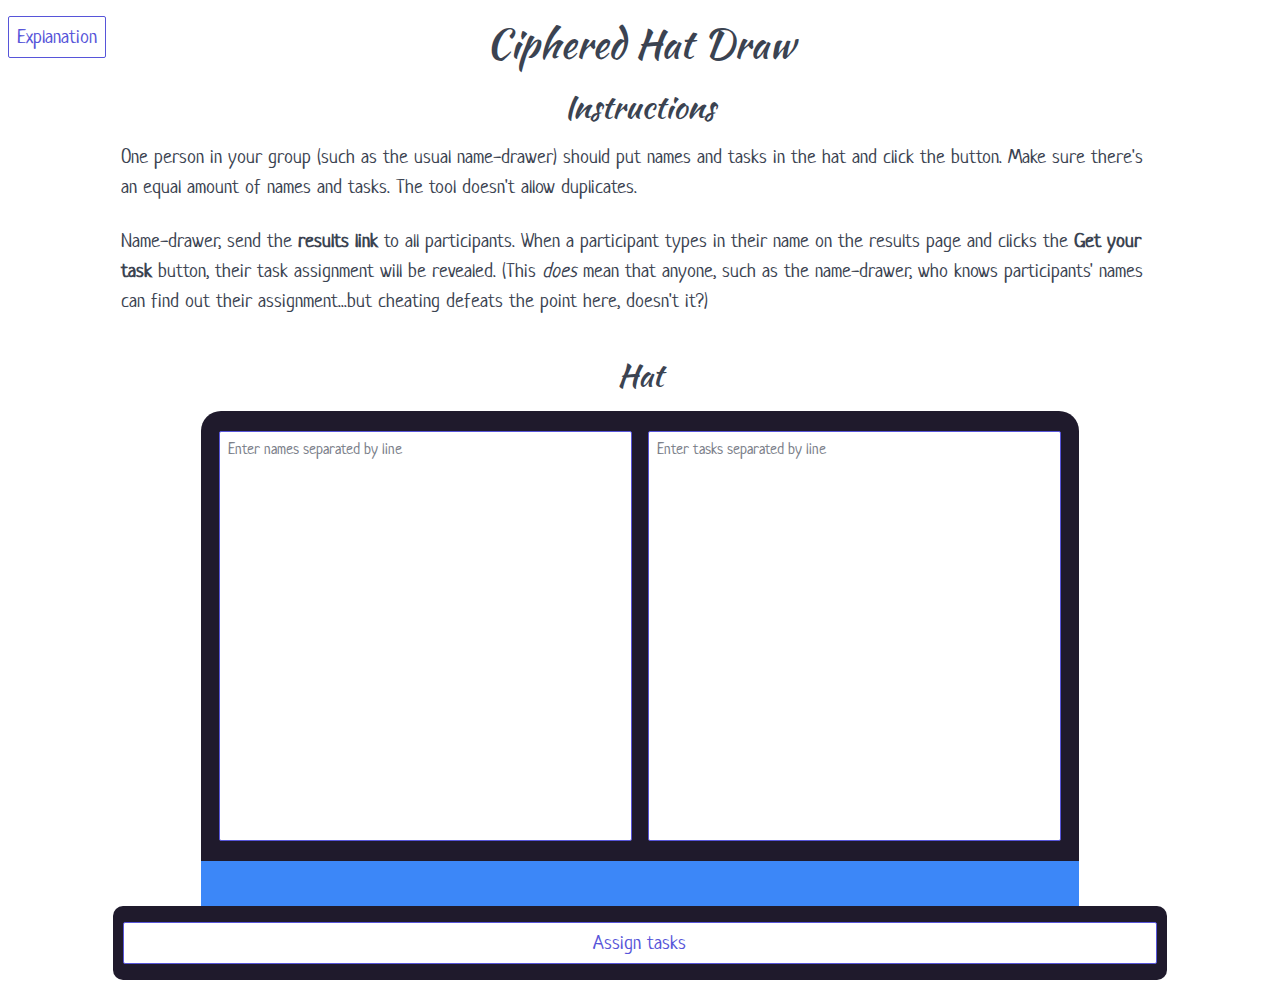
==== commit 1ab97119: "Index" ====
--- a/index.html
+++ b/index.html
@@ -8,6 +8,7 @@
 <body>
 <div class="container">
     <div class="columns col-xs-11 col-10 col-mx-auto">
+        
         <div class="column col-12">
             <h1>Ciphered Hat Draw</h1>
             <h2>Instructions</h2>
@@ -19,7 +20,8 @@
         <div class="column col-12">
             <h2>Hat</h2>
         </div>
-        <div id="hattop" class="columns col-9 col-mx-auto index">
+        
+        <div id="hattop" class="columns col-10 col-mx-auto">
             <div class="column col-6 col-ml-auto">
                 <textarea class="form-input" id="names" placeholder="Enter names separated by line"></textarea>
             </div>
@@ -27,8 +29,10 @@
                 <textarea class="form-input" id="tasks" placeholder="Enter tasks separated by line"></textarea>
             </div>
         </div>
-        <div id="tip" class="column col-9 col-mx-auto index"></div>
-        <div id="hatbrim" class="column col-12 index">
+        
+        <div id="tip" class="column col-10 col-mx-auto"></div>
+        
+        <div id="hatbrim" class="column col-12">
             <button id="assign" class="btn">Assign tasks</button>
         </div>
             
@@ -39,7 +43,7 @@
         </div>
     </div>
     <div class="popover popover-right">
-        <button style="width:10vw;" class="btn">Explanation</button>
+        <button class="btn">Explanation</button>
         <div class="popover-container">
             <div class="card">
                 <div class="card-body">
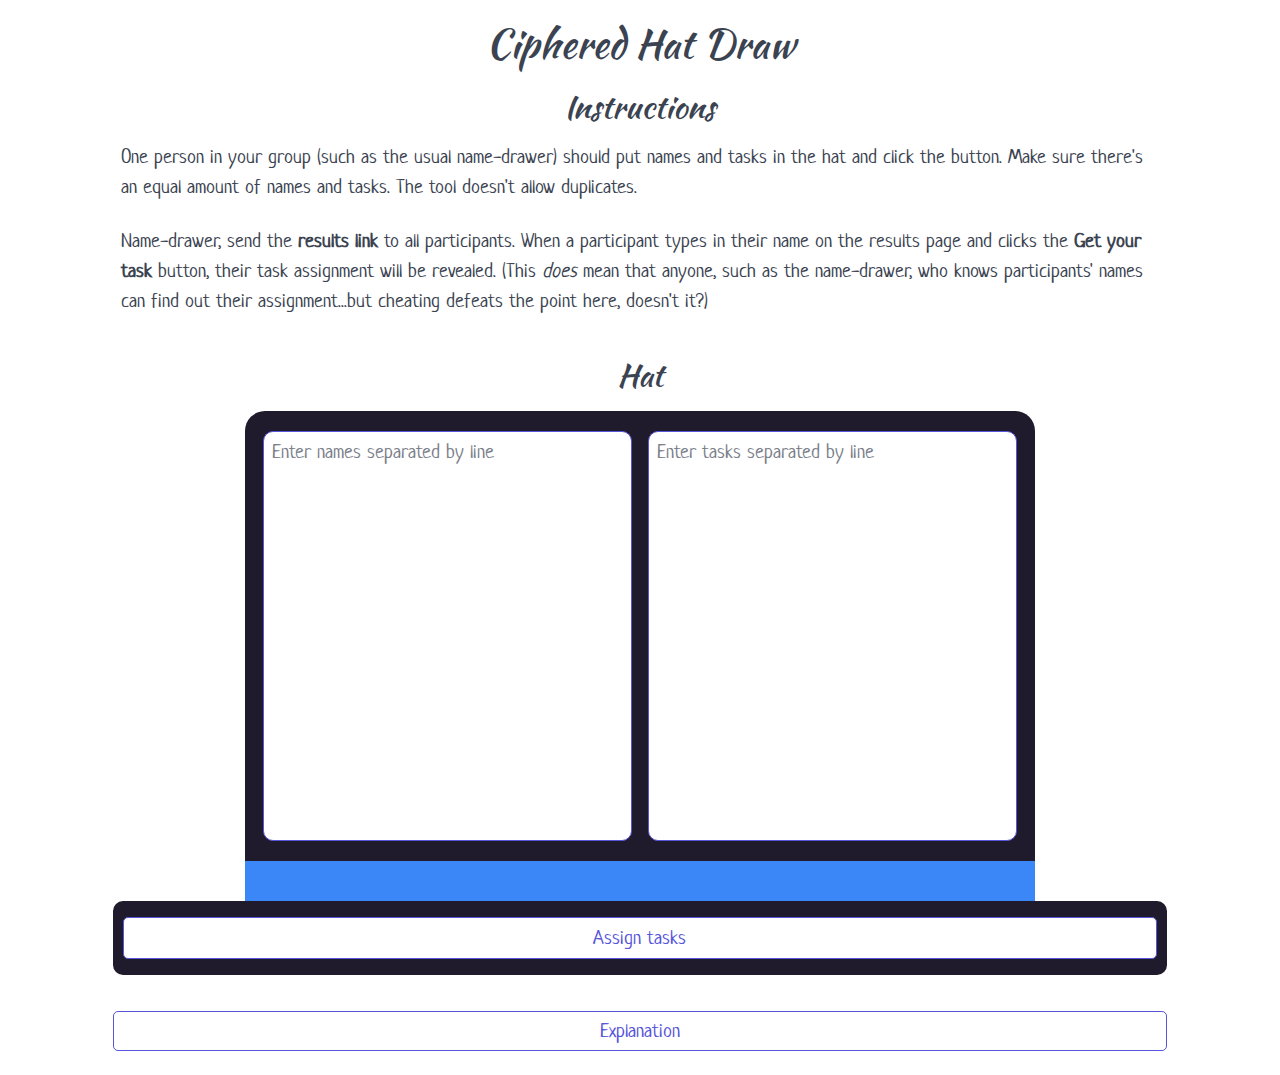
==== commit d76da462: "more css changes" ====
--- a/index.html
+++ b/index.html
@@ -7,6 +7,7 @@
 </head>
 <body>
 <div class="container">
+
     <div class="columns col-xs-11 col-10 col-mx-auto">
         
         <div class="column col-12">
@@ -21,7 +22,7 @@
             <h2>Hat</h2>
         </div>
         
-        <div id="hattop" class="columns col-10 col-mx-auto">
+        <div id="hattop" class="columns col-9 col-mx-auto">
             <div class="column col-6 col-ml-auto">
                 <textarea class="form-input" id="names" placeholder="Enter names separated by line"></textarea>
             </div>
@@ -30,7 +31,7 @@
             </div>
         </div>
         
-        <div id="tip" class="column col-10 col-mx-auto"></div>
+        <div id="tip" class="column col-9 col-mx-auto"></div>
         
         <div id="hatbrim" class="column col-12">
             <button id="assign" class="btn">Assign tasks</button>
@@ -38,23 +39,24 @@
             
         <div id="results" class="columns col-12 col-mx-auto">
             <div id="link" class="column col-7 col-md-12 col-ml-auto"></div>
-            <div id="copy" class="column col-5 col=md-12 col-mr-auto"></div>
+            <div id="copy" class="column col-5 col-mx-auto"></div>
             <script src="index.js"></script>
         </div>
-    </div>
-    <div class="popover popover-right">
-        <button class="btn">Explanation</button>
-        <div class="popover-container">
-            <div class="card">
-                <div class="card-body">
-                    <p>A lot of virtual tools have a way to draw names or task assignments out of a 'hat'. However, unlike hat draws or randomly assigned slips of paper in real life, these virtual hat draws are only visible to the one person who has the website open on their own browser. That person also knows what task got picked from the hat and who they're assigning it to. I want something that adheres closer to real life hats draws - no one, including the name-drawer, knows what others are getting (unless you cheat I guess).</p>
+
+        <div class="accordion">
+            <input type="checkbox" id="accordion-1" name="accordion-checkbox" hidden>
+            <label class="accordion-header btn" for="accordion-1">
+                Explanation
+            </label>
+            <div class="accordion-body">
+                <p>A lot of virtual tools have a way to draw names or task assignments out of a 'hat'. However, unlike hat draws or randomly assigned slips of paper in real life, these virtual hat draws are only visible to the one person who has the website open on their own browser. That person also knows what task got picked from the hat and who they're assigning it to. I want something that adheres closer to real life hats draws - no one, including the name-drawer, knows what others are getting (unless you cheat I guess).</p>
     
-                    <p>Thus, I came up with this. It uses Vigenère Cipher enciphering and deciphering in lieu of the more complicated stuff.</p>
+                <p>Thus, I came up with this. It uses Vigenère Cipher enciphering and deciphering in lieu of the more complicated stuff.</p>
                     
-                    <p>Find the repo here: <a href="https://github.com/pieartsy/hatdraw" target="_blank">Github repo</a></p>
-                </div>
+                <p>Find the repo here: <a href="https://github.com/pieartsy/hatdraw" target="_blank">Github repo</a></p>
             </div>
         </div>
+
     </div>
 </div>
 </body>
--- a/style.css
+++ b/style.css
@@ -563,7 +563,7 @@
   appearance: none;
   background: #fff;
   border: .05rem solid #5755d9;
-  border-radius: .1rem;
+  border-radius: 5px;
   color: #5755d9;
   cursor: pointer;
   display: inline-block;
@@ -578,9 +578,8 @@
   -ms-user-select: none;
   user-select: none;
   vertical-align: middle;
-  white-space: break-spaces;
   width: 100%;
-  word-wrap:anywhere;
+  word-wrap: anywhere;
 }
 
 .btn:focus {
@@ -850,18 +849,17 @@
   background: #fff;
   background-image: none;
   border: .05rem solid #5755d9;
-  border-radius: .1rem;
+  border-radius: 10px;
   color: #3b4351;
   display: block;
-  font-size: .8rem;
-  height: 1.8rem;
-  line-height: 1.2rem;
   max-width: 100%;
   outline: none;
   padding: .25rem .4rem;
   position: relative;
   transition: background .2s, border .2s, box-shadow .2s, color .2s;
   width: 100%;
+  word-wrap: anywhere;
+
 }
 
 .form-input:focus {
@@ -2771,6 +2769,12 @@
   top: 0;
 }
 
+@media (max-width: 600px) {
+  .popover {
+    position: relative;
+  }
+}
+
 .popover .popover-container {
   left: 50%;
   opacity: 0;
@@ -3772,26 +3776,60 @@
 }
 
 /* custom */
-#hattop {
-  height: 50vh;
+#hattop,
+#results-hattop  {
   background-color: rgb(31, 26, 44);
   padding: 1rem .5rem;
+  height: 50vh;
+}
+
+@media (max-width: 600px) {
+  #hattop,
+  #results-hattop  {
+    height: 35vh;
+  }
+}
+
+#hattop {
   border-top-left-radius: 20px;
   border-top-right-radius: 20px;
 }
 
-#tip {
-  height: 5vh;
-  bottom: 0;
+#results-hattop {
+  border-bottom-left-radius: 20px;
+  border-bottom-right-radius: 20px;
+}
+
+#tip,
+#results-tip {
   background-color: rgb(60, 135, 248);
   color: rgb(31, 26, 44);
 }
 
+#tip {
+    height: 100%;
+    min-height: 2rem;
+    bottom: 0;
+}
+
+#results-tip {
+    height: 100%;
+}
+
+
+#hatbrim,
+#results-hatbrim {
+  background-color: rgb(31, 26, 44);
+  border-radius: 10px;
+}
+
 #hatbrim {
-  background-color: rgb(31, 26, 44);
   padding: 0 .5rem;
   margin-bottom: 1rem;
-  border-radius: 10px;
+}
+
+#results-hatbrim {
+  padding: .5rem;
 }
 
 #results,
@@ -3800,4 +3838,6 @@
 #copy,
 #copynotif {
   text-align: center;
-}+}
+
+/* from spectre icons */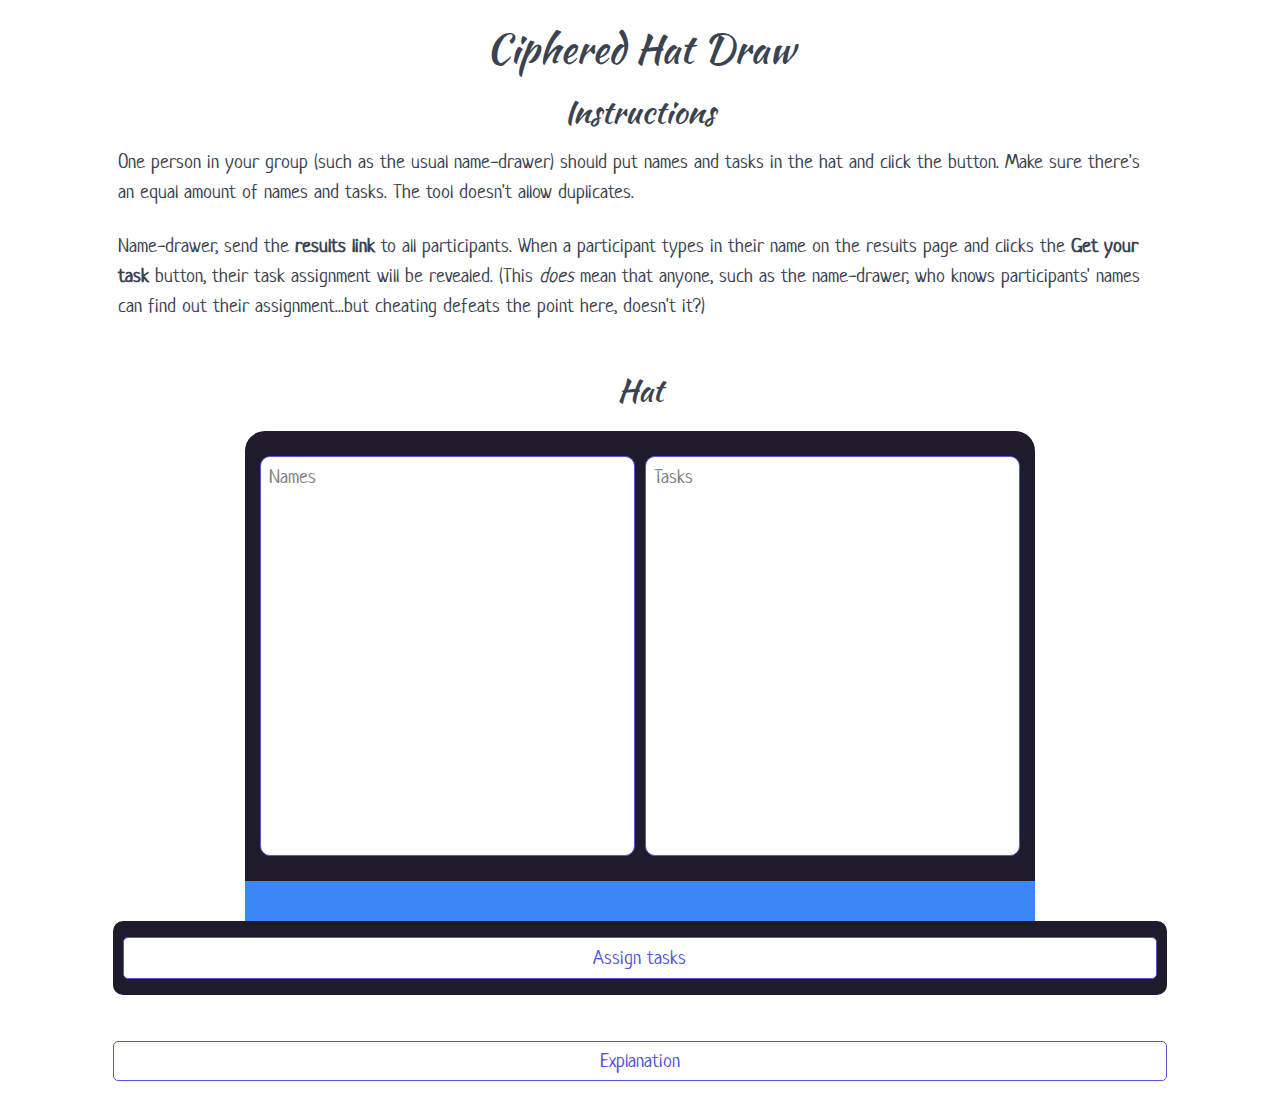
==== commit 35f84b0a: "more css" ====
--- a/index.html
+++ b/index.html
@@ -8,7 +8,7 @@
 <body>
 <div class="container">
 
-    <div class="columns col-xs-11 col-10 col-mx-auto">
+    <div class="columns col-sm-11 col-10 col-mx-auto">
         
         <div class="column col-12">
             <h1>Ciphered Hat Draw</h1>
@@ -23,11 +23,11 @@
         </div>
         
         <div id="hattop" class="columns col-9 col-mx-auto">
-            <div class="column col-6 col-ml-auto">
-                <textarea class="form-input" id="names" placeholder="Enter names separated by line"></textarea>
+            <div class="column col-sm-12 col-6 col-ml-auto">
+                    <textarea class="form-input" id="names" placeholder="Names"></textarea>
             </div>
-            <div class="column col-6 col-mr-auto">
-                <textarea class="form-input" id="tasks" placeholder="Enter tasks separated by line"></textarea>
+            <div class="column col-sm-12 col-6 col-mr-auto">
+                    <textarea class="form-input" id="tasks" placeholder="Tasks"></textarea>
             </div>
         </div>
         
@@ -38,7 +38,7 @@
         </div>
             
         <div id="results" class="columns col-12 col-mx-auto">
-            <div id="link" class="column col-7 col-md-12 col-ml-auto"></div>
+            <div id="link" class="column col-7 col-sm-12 col-ml-auto"></div>
             <div id="copy" class="column col-5 col-mx-auto"></div>
             <script src="index.js"></script>
         </div>
--- a/style.css
+++ b/style.css
@@ -828,8 +828,7 @@
 
 .form-label {
   display: block;
-  line-height: 1.2rem;
-  padding: .3rem 0;
+  color: #fff;
 }
 
 .form-label.label-sm {
@@ -862,10 +861,6 @@
 
 }
 
-.form-input:focus {
-  border-color: #5755d9; 
-  box-shadow: 0 0 0 .1rem rgba(87, 85, 217, .2);
-}
 
 .form-input:-ms-input-placeholder {
   color: #7b808a;
@@ -906,6 +901,12 @@
 textarea.form-input.input-sm {
   height: 100%;
   width: 100%;
+}
+
+.form-input:focus {
+    border-color: #5755d9; 
+    border-style: solid;
+    box-shadow: 0 0 0 .1rem rgb(4, 0, 255);
 }
 
 .form-input-hint {
@@ -935,7 +936,6 @@
   font-size: .8rem;
   height: 1.8rem;
   line-height: 1.2rem;
-  outline: none;
   padding: .25rem .4rem;
   vertical-align: middle;
   width: 100%;
@@ -1590,8 +1590,7 @@
   -ms-flex: 1;
   flex: 1;
   max-width: 100%;
-  padding-left: .4rem;
-  padding-right: .4rem;
+  padding: .25rem;
 }
 
 [class~="col-"].col-12,
@@ -3804,12 +3803,13 @@
 #results-tip {
   background-color: rgb(60, 135, 248);
   color: rgb(31, 26, 44);
+  
 }
 
 #tip {
     height: 100%;
     min-height: 2rem;
-    bottom: 0;
+    
 }
 
 #results-tip {
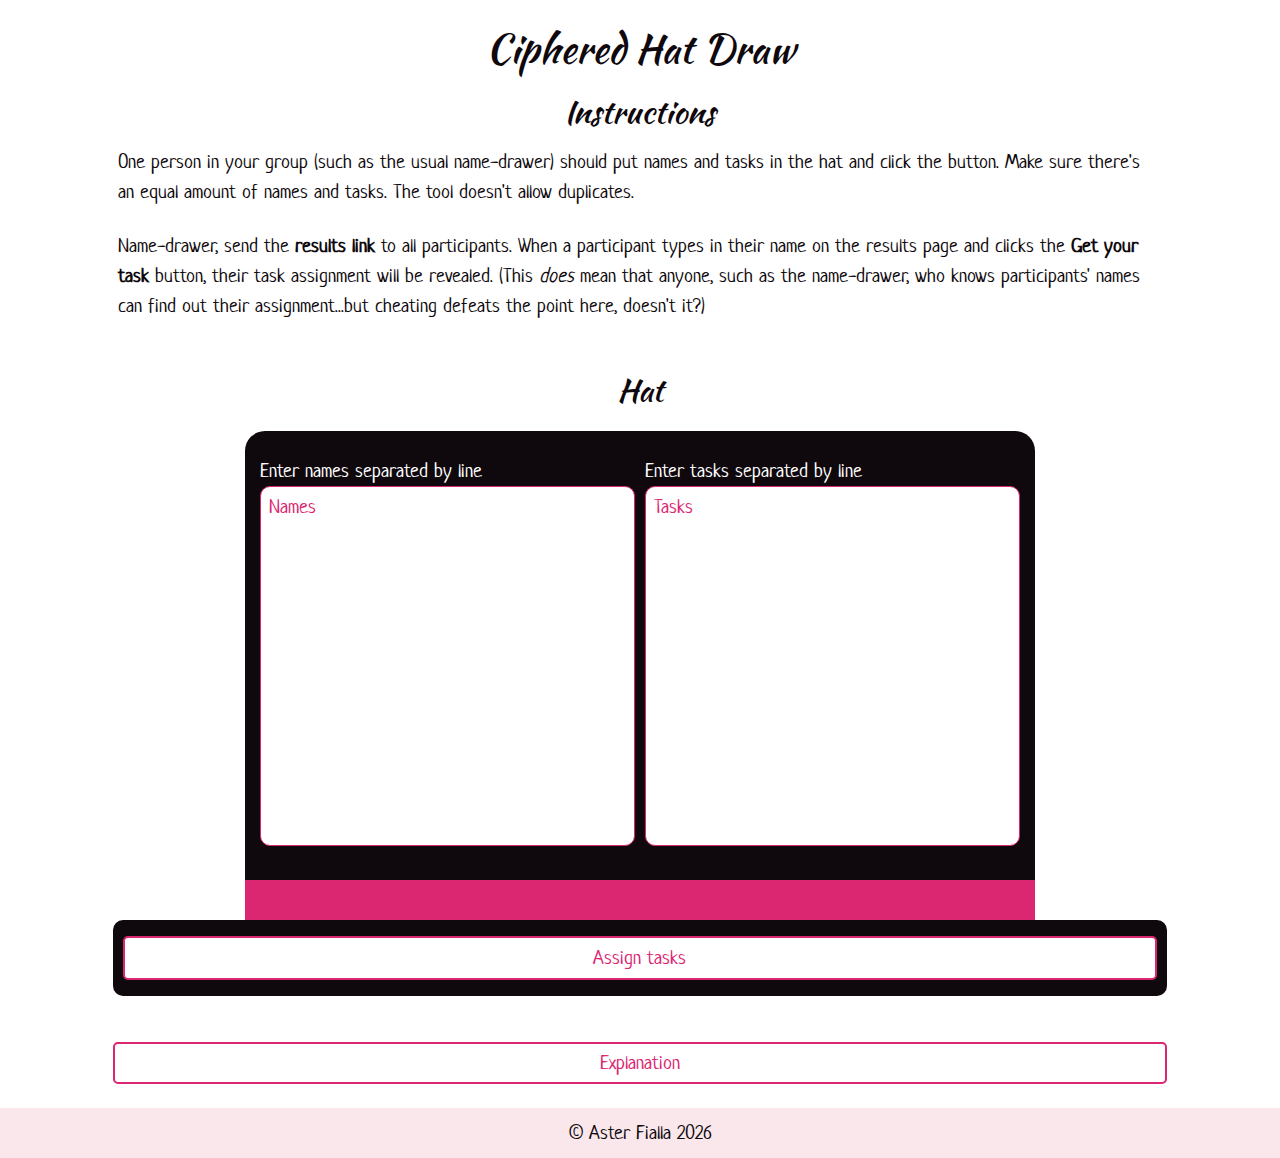
==== commit 3c60003f: "added footer" ====
--- a/index.html
+++ b/index.html
@@ -6,7 +6,7 @@
     <link rel="stylesheet" href="style.css">
 </head>
 <body>
-<div class="container">
+<div id="content" class="container">
 
     <div class="columns col-sm-11 col-10 col-mx-auto">
         
@@ -24,10 +24,12 @@
         
         <div id="hattop" class="columns col-9 col-mx-auto">
             <div class="column col-sm-12 col-6 col-ml-auto">
-                    <textarea class="form-input" id="names" placeholder="Names"></textarea>
+                <label for="names" class="form-label">Enter names separated by line</label>
+                <textarea class="form-input" id="names" placeholder="Names"></textarea>
             </div>
             <div class="column col-sm-12 col-6 col-mr-auto">
-                    <textarea class="form-input" id="tasks" placeholder="Tasks"></textarea>
+                <label for="tasks" class="form-label">Enter tasks separated by line</label>
+                <textarea class="form-input" id="tasks" placeholder="Tasks"></textarea>
             </div>
         </div>
         
@@ -40,7 +42,6 @@
         <div id="results" class="columns col-12 col-mx-auto">
             <div id="link" class="column col-7 col-sm-12 col-ml-auto"></div>
             <div id="copy" class="column col-5 col-mx-auto"></div>
-            <script src="index.js"></script>
         </div>
 
         <div class="accordion">
@@ -59,5 +60,9 @@
 
     </div>
 </div>
+<script src="index.js"></script>
+<footer id="footer" class="flex-centered columns col-12 col-mx-auto">
+    &copy Aster Fialla <script>document.write(new Date().getFullYear());</script>
+</footer>
 </body>
 </html>--- a/style.css
+++ b/style.css
@@ -11,6 +11,12 @@
   font-family: 'Neucha', cursive; /* 1 */
   -webkit-text-size-adjust: 100%; /* 3 */ 
   -ms-text-size-adjust: 100%; /* 3 */
+
+  /*custom properties */
+  --hatcolor: rgb(15, 9, 13);
+  --hataccent:rgb(219, 38, 114);
+  --hatlight: rgb(241, 209, 232);
+
 }
 
 /* Sections ========================================================================== */
@@ -57,12 +63,6 @@
 a {
   background-color: transparent; /* 1 */
   -webkit-text-decoration-skip: objects; /* 2 */
-}
-
-/** Remove the outline on focused links when they are also active or hovered in all browsers (opinionated). */
-a:active,
-a:hover {
-  outline-width: 0;
 }
 
 /** Modify default styling of address. */
@@ -214,6 +214,7 @@
 textarea {
   overflow: auto;
   resize: none;
+  outline: none;
 }
 
 /** 1. Add the correct box sizing in IE 10-. 2. Remove the padding in IE 10-. */
@@ -292,33 +293,33 @@
 
 body {
   background: #fff;
-  color: #3b4351;
+  color: var(--hatcolor);
   font-size: 1rem;
   overflow-x: hidden;
   text-rendering: optimizeLegibility;
 }
 
 a {
-  color: #5755d9;
+  color: var(--hataccent);
   outline: none;
   text-decoration: none;
   word-wrap: break-word;
 }
 
 a:focus {
-  box-shadow: 0 0 0 .1rem rgba(87, 85, 217, .2);
+  box-shadow: 0 0 .1rem .1rem var(--hatcolor);
 }
 
 a:focus,
 a:hover,
 a:active,
 a.active {
-  color: #302ecd;
   text-decoration: underline;
+  font-weight:bolder;
 }
 
 a:visited {
-  color: #807fe2;
+  font-style: italic;
 }
 
 h1,
@@ -562,9 +563,9 @@
   -moz-appearance: none;
   appearance: none;
   background: #fff;
-  border: .05rem solid #5755d9;
+  border: .1rem solid var(--hataccent);
   border-radius: 5px;
-  color: #5755d9;
+  color: var(--hataccent);
   cursor: pointer;
   display: inline-block;
   margin: .8rem 0;
@@ -583,21 +584,21 @@
 }
 
 .btn:focus {
-  box-shadow: 0 0 0 .1rem rgba(87, 85, 217, .2);
+  box-shadow: 0 0 .1rem .1rem var(--hatlight);
 }
 
 .btn:focus,
 .btn:hover {
-  background: #c9c9ec;
-  border-color: #5755d9;
-  color: #322fb9;
+  background: var(--hatlight);
+  border-color: var(--hataccent);
+  color: var(--hatcolor);
   text-decoration: none;
 }
 
 .btn:active,
 .btn.active {
-  background: #4b48d6;
-  border-color: #3634d2;
+  background: var(--hataccent);
+  border-color: var(--hatcolor);
   color: #fff;
   text-decoration: none;
 }
@@ -827,7 +828,6 @@
 }
 
 .form-label {
-  display: block;
   color: #fff;
 }
 
@@ -847,31 +847,28 @@
   appearance: none;
   background: #fff;
   background-image: none;
-  border: .05rem solid #5755d9;
+  border: .05rem solid var(--hataccent);
   border-radius: 10px;
-  color: #3b4351;
-  display: block;
+  color: var(--hatcolor);
   max-width: 100%;
-  outline: none;
   padding: .25rem .4rem;
   position: relative;
   transition: background .2s, border .2s, box-shadow .2s, color .2s;
   width: 100%;
   word-wrap: anywhere;
-
 }
 
 
 .form-input:-ms-input-placeholder {
-  color: #7b808a;
+  color: var(--hataccent);
 }
 
 .form-input::-ms-input-placeholder {
-  color: #7b808a;
+  color: var(--hataccent);
 }
 
 .form-input::placeholder {
-  color: #7b808a;
+  color: var(--hataccent);
 }
 
 .form-input.input-sm {
@@ -899,14 +896,18 @@
 textarea.form-input,
 textarea.form-input.input-lg,
 textarea.form-input.input-sm {
-  height: 100%;
+  height: 40vh;
   width: 100%;
 }
 
-.form-input:focus {
-    border-color: #5755d9; 
-    border-style: solid;
-    box-shadow: 0 0 0 .1rem rgb(4, 0, 255);
+@media (max-width: 600px) {
+  textarea.form-input {
+    height: 20vh;
+  }
+}
+
+textarea.form-input:focus {
+  box-shadow: 0 0 .1rem .1rem var(--hatlight);
 }
 
 .form-input-hint {
@@ -942,8 +943,8 @@
 }
 
 .form-select:focus {
-  border-color: #5755d9; 
-  box-shadow: 0 0 0 .1rem rgba(87, 85, 217, .2);
+  border-color: var(--hataccent); 
+  box-shadow: 0 0 0 .1rem var(--hatlight);
 }
 
 .form-select::-ms-expand {
@@ -1349,7 +1350,7 @@
 }
 
 .form-input[readonly] {
-  background-color: #f7f8f9;
+  background-color: var(--hatlight);
 }
 
 input:disabled + .form-icon,
@@ -3775,18 +3776,15 @@
 }
 
 /* custom */
+
+.hat {
+  height: 10%
+}
+
 #hattop,
 #results-hattop  {
-  background-color: rgb(31, 26, 44);
+  background-color: var(--hatcolor);
   padding: 1rem .5rem;
-  height: 50vh;
-}
-
-@media (max-width: 600px) {
-  #hattop,
-  #results-hattop  {
-    height: 35vh;
-  }
 }
 
 #hattop {
@@ -3801,8 +3799,8 @@
 
 #tip,
 #results-tip {
-  background-color: rgb(60, 135, 248);
-  color: rgb(31, 26, 44);
+  background-color: var(--hataccent);
+  color: #fff;
   
 }
 
@@ -3819,7 +3817,7 @@
 
 #hatbrim,
 #results-hatbrim {
-  background-color: rgb(31, 26, 44);
+  background-color: var(--hatcolor);
   border-radius: 10px;
 }
 
@@ -3840,4 +3838,14 @@
   text-align: center;
 }
 
-/* from spectre icons */+/* make sure footer stays at the bottom */
+
+#content {
+  min-height: calc(100vh - 50px);
+}
+
+#footer {
+  height: 50px;
+  padding: .5rem;
+  background-color: rgb(250, 231, 235); 
+}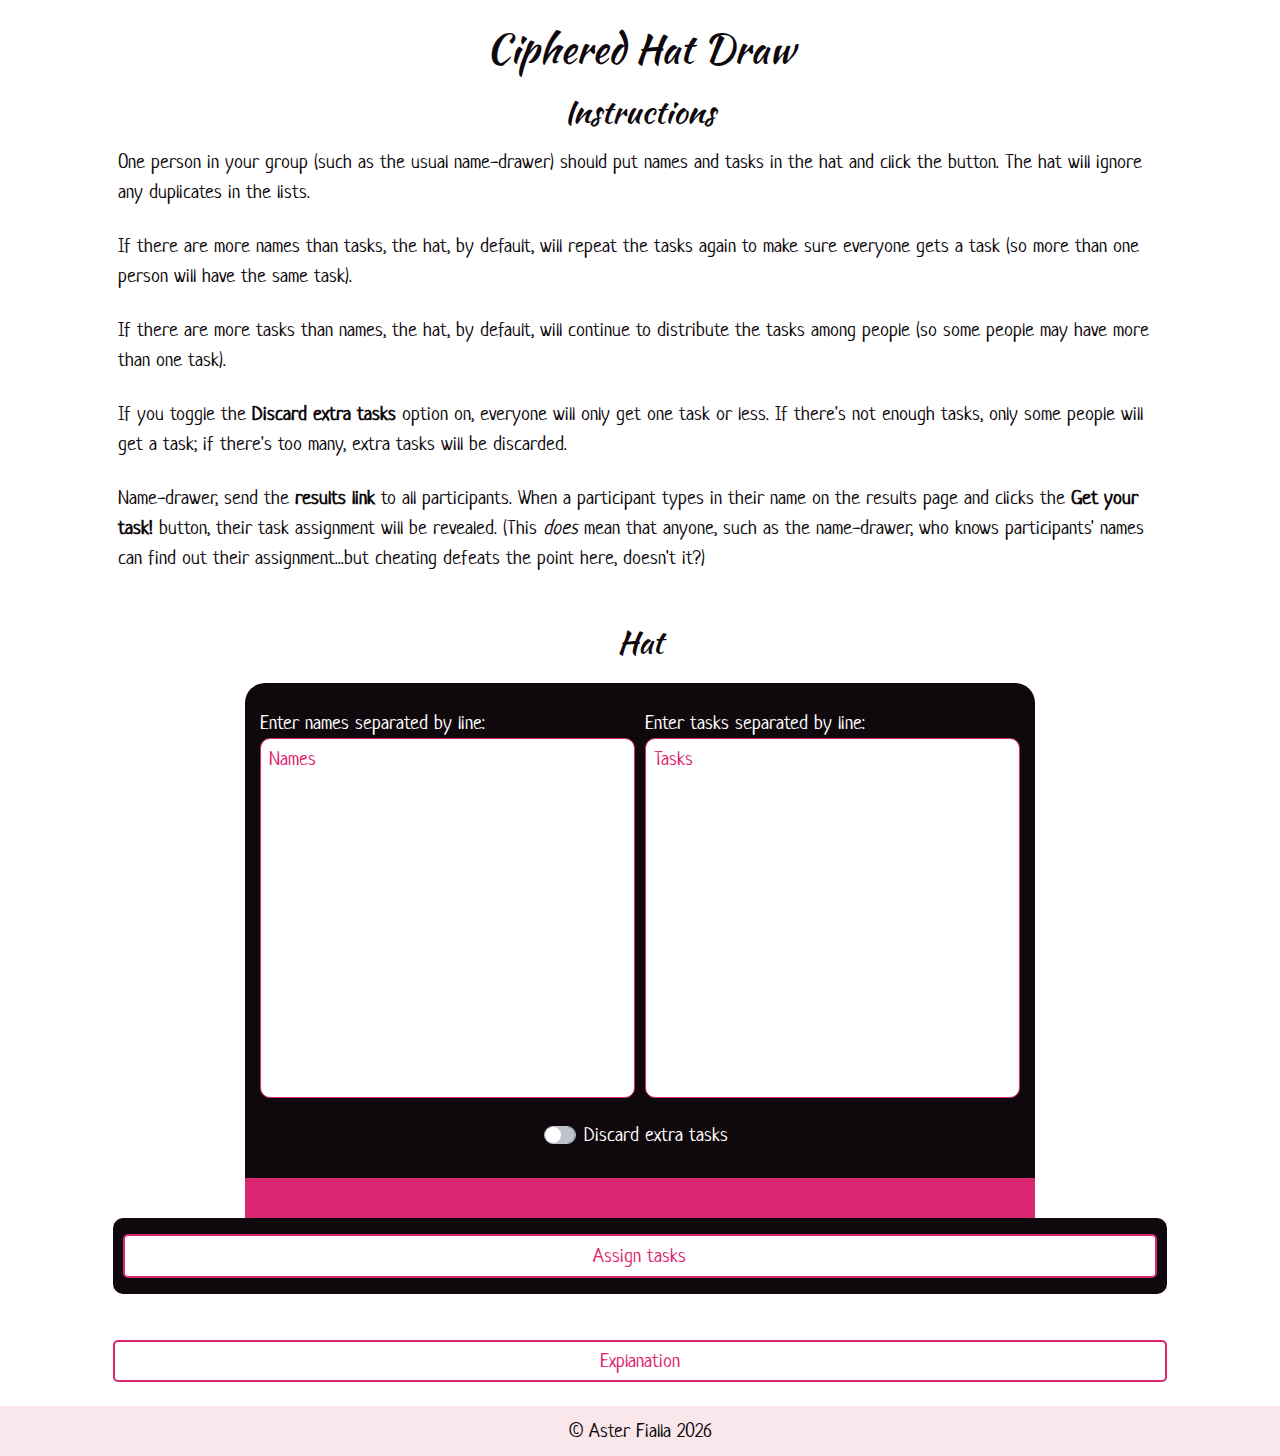
==== commit 12282ffe: "cleaned up the accepted character set" ====
--- a/index.html
+++ b/index.html
@@ -13,9 +13,15 @@
         <div class="column col-12">
             <h1>Ciphered Hat Draw</h1>
             <h2>Instructions</h2>
-            <p>One person in your group (such as the usual name-drawer) should put names and tasks in the hat and click the button. Make sure there's an equal amount of names and tasks. The tool doesn't allow duplicates.</p>
+            <p>One person in your group (such as the usual name-drawer) should put names and tasks in the hat and click the button. The hat will ignore any duplicates in the lists.</p>
+            
+            <p>If there are more names than tasks, the hat, by default, will repeat the tasks again to make sure everyone gets a task (so more than one person will have the same task).</p>
+            
+            <p>If there are more tasks than names, the hat, by default, will continue to distribute the tasks among people (so some people may have more than one task).</p>
 
-            <p>Name-drawer, send the <b>results link</b> to all participants. When a participant types in their name on the results page and clicks the <b>Get your task</b> button, their task assignment will be revealed. (This <i>does</i> mean that anyone, such as the name-drawer, who knows participants' names can find out their assignment...but cheating defeats the point here, doesn't it?)</p>
+            <p>If you toggle the <b>Discard extra tasks</b> option on, everyone will only get one task or less. If there's not enough tasks, only some people will get a task; if there's too many, extra tasks will be discarded.</p>
+
+            <p>Name-drawer, send the <b>results link</b> to all participants. When a participant types in their name on the results page and clicks the <b>Get your task!</b> button, their task assignment will be revealed. (This <i>does</i> mean that anyone, such as the name-drawer, who knows participants' names can find out their assignment...but cheating defeats the point here, doesn't it?)</p>
         </div>
 
         <div class="column col-12">
@@ -23,20 +29,27 @@
         </div>
         
         <div id="hattop" class="columns col-9 col-mx-auto">
-            <div class="column col-sm-12 col-6 col-ml-auto">
-                <label for="names" class="form-label">Enter names separated by line</label>
-                <textarea class="form-input" id="names" placeholder="Names"></textarea>
+            <div class="columns col-12 col-mx-auto">
+                <div class="column col-sm-12 col-6 col-ml-auto">
+                    <label for="names" class="form-label">Enter names separated by line: </label>
+                    <textarea class="form-input" id="names" placeholder="Names"></textarea>
+                </div>
+                <div class="column col-sm-12 col-6 col-mr-auto">
+                    <label for="tasks" class="form-label">Enter tasks separated by line: </label>
+                    <textarea class="form-input" id="tasks" placeholder="Tasks"></textarea>
+                </div>
             </div>
-            <div class="column col-sm-12 col-6 col-mr-auto">
-                <label for="tasks" class="form-label">Enter tasks separated by line</label>
-                <textarea class="form-input" id="tasks" placeholder="Tasks"></textarea>
+            <div class="column col-auto col-mx-auto">
+                <label class="form-switch form-label">Discard extra tasks
+                    <input type="checkbox" id="discard"><i class="form-icon"></i>
+                </label>
             </div>
         </div>
         
         <div id="tip" class="column col-9 col-mx-auto"></div>
         
         <div id="hatbrim" class="column col-12">
-            <button id="assign" class="btn">Assign tasks</button>
+            <button id="assign" class="btn wide">Assign tasks</button>
         </div>
             
         <div id="results" class="columns col-12 col-mx-auto">
@@ -46,21 +59,24 @@
 
         <div class="accordion">
             <input type="checkbox" id="accordion-1" name="accordion-checkbox" hidden>
-            <label class="accordion-header btn" for="accordion-1">
+            <label class="accordion-header btn wide" for="accordion-1">
                 Explanation
             </label>
             <div class="accordion-body">
-                <p>A lot of virtual tools have a way to draw names or task assignments out of a 'hat'. However, unlike hat draws or randomly assigned slips of paper in real life, these virtual hat draws are only visible to the one person who has the website open on their own browser. That person also knows what task got picked from the hat and who they're assigning it to. I want something that adheres closer to real life hats draws - no one, including the name-drawer, knows what others are getting (unless you cheat I guess).</p>
+                <p>A lot of virtual 'draw from a hat' tools are only visible to the one person who has the website open on their own browser. That person also knows what task got picked from the hat and who they're assigning it to.</p>
+
+                <p>Instead with this tool, you can pass the hat assignments around without knowing what anyone else is getting (unless you "peek"). You put your names and tasks into the hat, share the link with others, and when they put their name in the results, they get their task. I feel like this aligns better with the reasons people draw from hats in person.</p>
     
-                <p>Thus, I came up with this. It uses Vigenère Cipher enciphering and deciphering in lieu of the more complicated stuff.</p>
+                <p>It uses <a href="https://github.com/leontastic/vigenere.js">Vigenère Cipher</a> enciphering and deciphering in lieu of the more complicated stuff. I may change this in the future if I want to include more Unicode because the cipher breaks depending on the character but I have already spent Too Much Time on that aspect (currently it supports Unicode characters up to Latin Extended-B, basic Greek and Slavic, and some punctuation). It also encodes into/decodes from a <a href="https://pieroxy.net/blog/pages/lz-string/index.html">compression library</a> to avoid being the longest URL ever.</p>
                     
                 <p>Find the repo here: <a href="https://github.com/pieartsy/hatdraw" target="_blank">Github repo</a></p>
             </div>
         </div>
-
+        
     </div>
 </div>
-<script src="index.js"></script>
+<script language="javascript" src="index.js"></script>
+<script language="javascript" src="lz-string.js"></script>
 <footer id="footer" class="flex-centered columns col-12 col-mx-auto">
     &copy Aster Fialla <script>document.write(new Date().getFullYear());</script>
 </footer>
